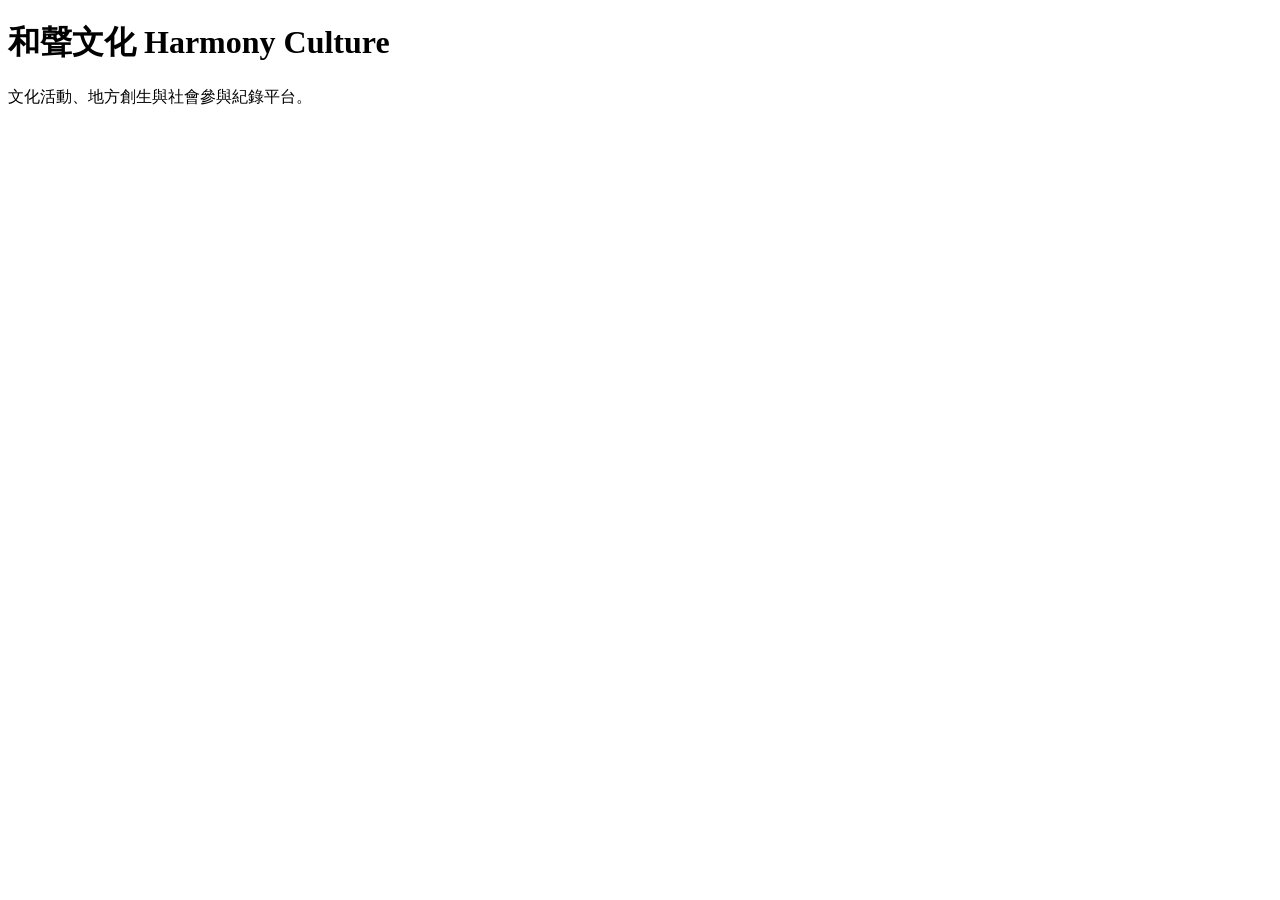
==== index.html @ c62a429e "Create index.html" ====
<!DOCTYPE html>
<html lang="zh-Hant">
<head>
<meta charset="UTF-8">
<title>和聲文化 Harmony Culture</title>
<meta name="viewport" content="width=device-width, initial-scale=1.0">
</head>

<body>

<h1>和聲文化 Harmony Culture</h1>

<p>文化活動、地方創生與社會參與紀錄平台。</p>

</body>
</html>
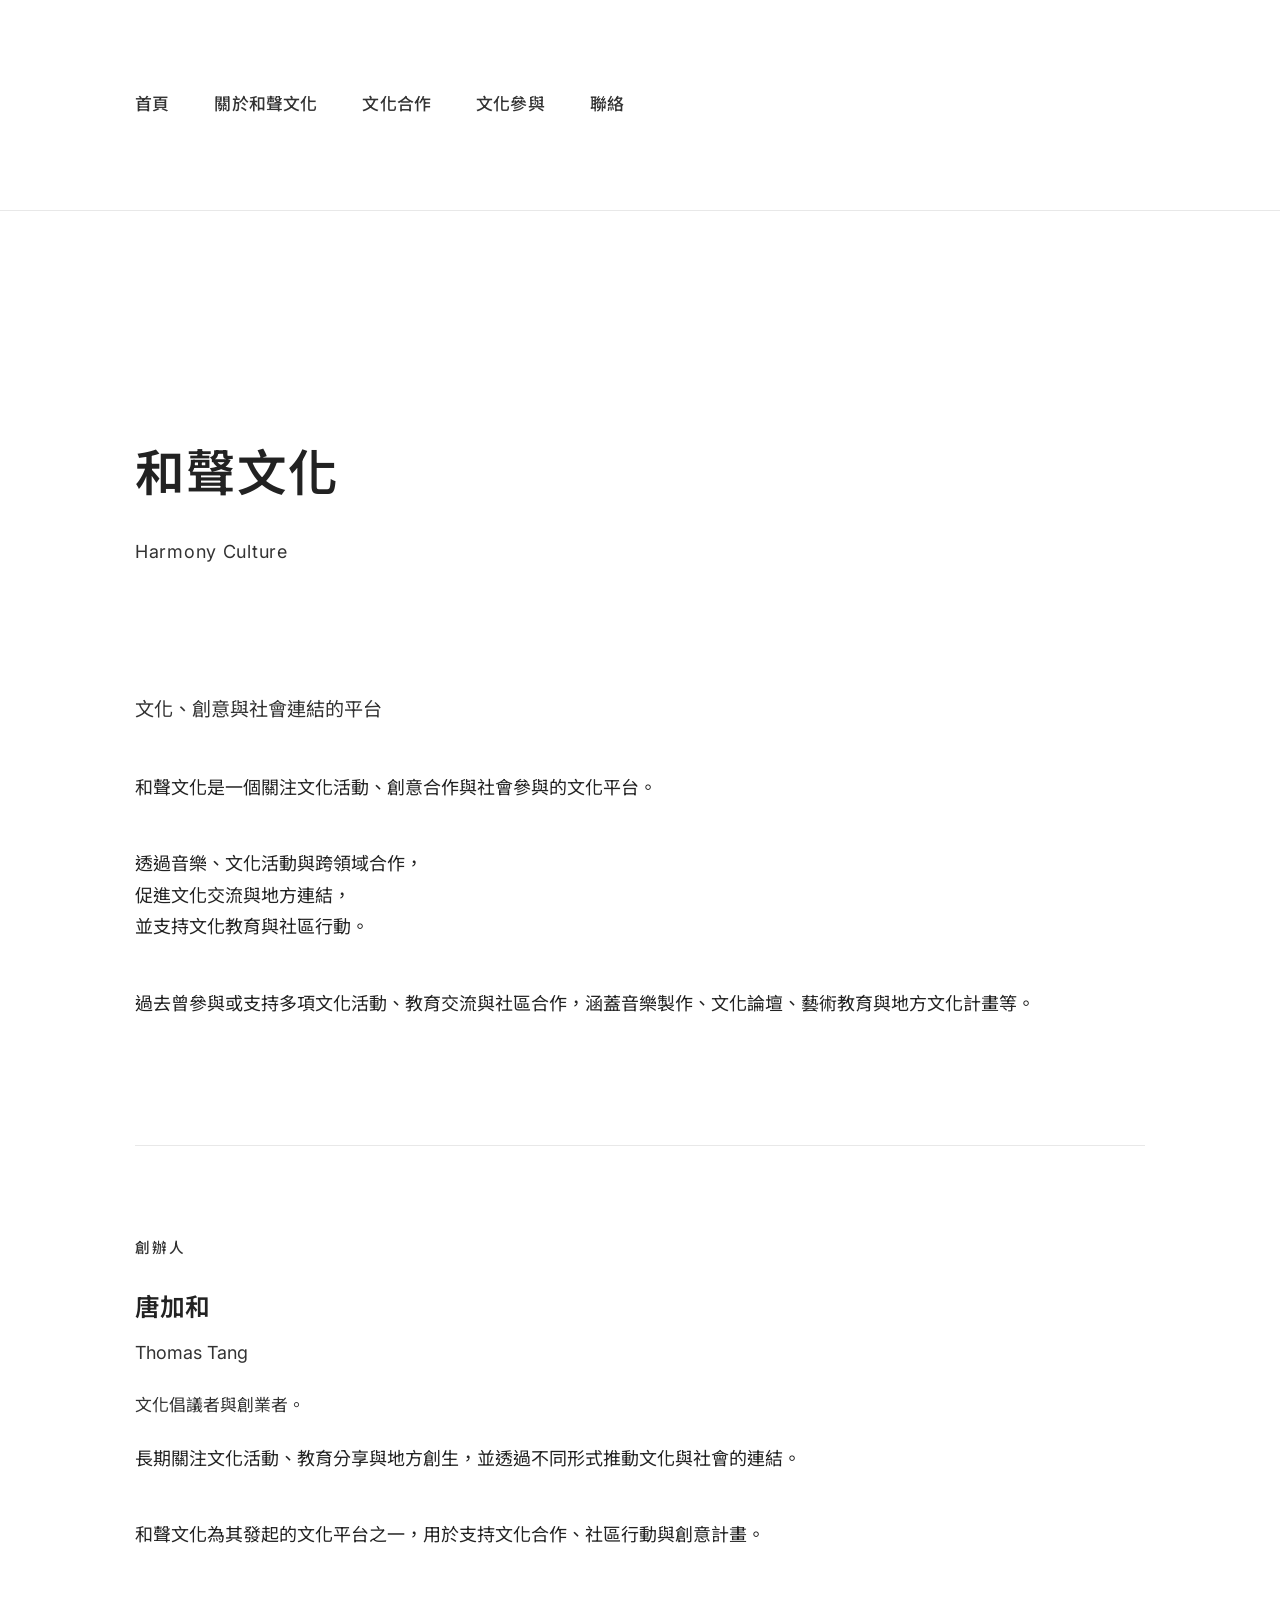
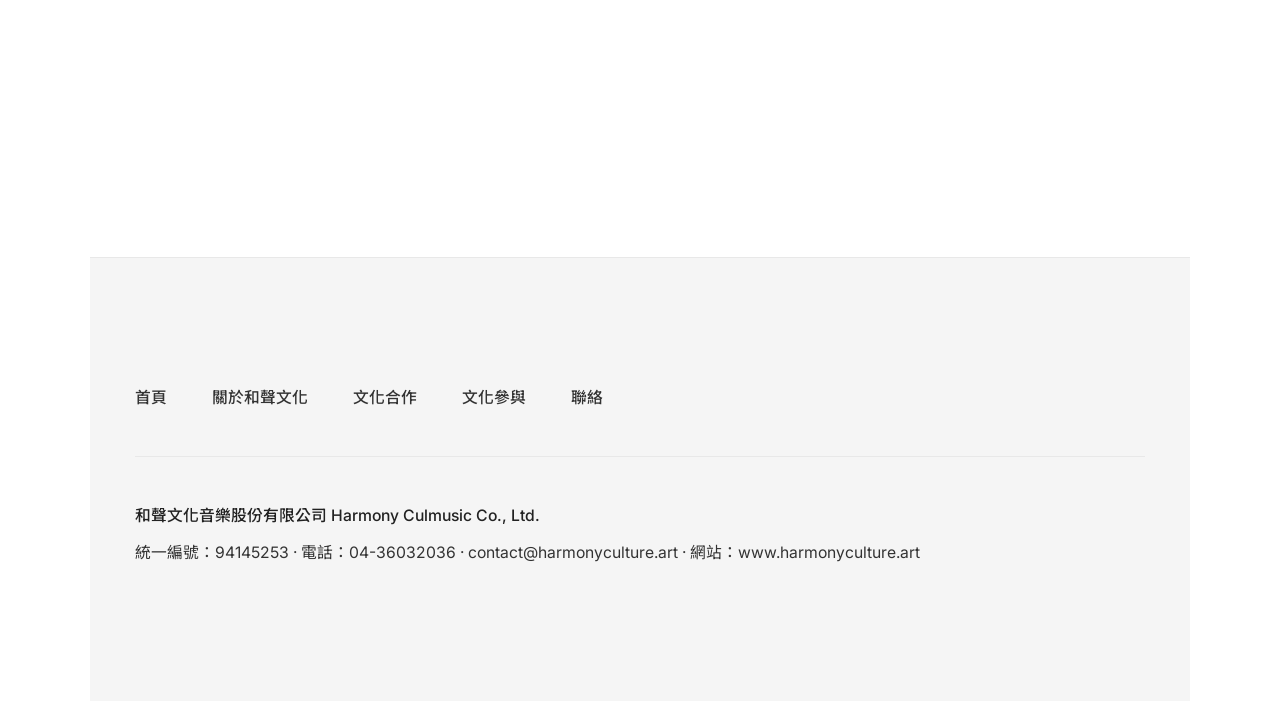
==== commit 6ee889ae: "Enhance index.html with improved metadata, structured content, and navigation elements for better us" ====
--- a/index.html
+++ b/index.html
@@ -1,16 +1,75 @@
 <!DOCTYPE html>
 <html lang="zh-Hant">
 <head>
-<meta charset="UTF-8">
-<title>和聲文化 Harmony Culture</title>
-<meta name="viewport" content="width=device-width, initial-scale=1.0">
+  <meta charset="UTF-8">
+  <meta name="viewport" content="width=device-width, initial-scale=1">
+  <title>和聲文化 Harmony Culture — 文化、創意與社會連結的平台</title>
+  <meta name="description" content="和聲文化是一個關注文化活動、創意合作與社會參與的文化平台。透過音樂、文化活動與跨領域合作，促進文化交流與地方連結，並支持文化教育與社區行動。">
+  <meta name="keywords" content="和聲文化, Harmony Culture, 文化平台, 文化活動, 文化合作, 文化交流, 地方創生, 社區文化, 音樂活動, 文化倡議, 唐加和">
+  <link rel="canonical" href="https://www.harmonyculture.art/">
+  <link rel="stylesheet" href="style.css">
+  <script type="application/ld+json">
+  {
+    "@context": "https://schema.org",
+    "@type": "Organization",
+    "name": "和聲文化",
+    "alternateName": "Harmony Culture",
+    "url": "https://www.harmonyculture.art",
+    "logo": "https://www.harmonyculture.art/",
+    "description": "和聲文化是一個關注文化活動、創意合作與社會參與的文化平台。透過音樂、文化活動與跨領域合作，促進文化交流與地方連結。",
+    "foundingDate": "",
+    "contactPoint": {
+      "@type": "ContactPoint",
+      "email": "contact@harmonyculture.art",
+      "contactType": "customer service",
+      "areaServed": "TW",
+      "availableLanguage": "Traditional Chinese"
+    }
+  }
+  </script>
 </head>
+<body>
+  <header class="site-header">
+    <nav class="site-nav">
+      <a href="index.html">首頁</a>
+      <a href="about.html">關於和聲文化</a>
+      <a href="collaboration.html">文化合作</a>
+      <a href="initiatives.html">文化參與</a>
+      <a href="contact.html">聯絡</a>
+    </nav>
+  </header>
 
-<body>
+  <main>
+    <h1 class="page-title">和聲文化</h1>
+    <p class="page-subtitle">Harmony Culture</p>
+    <p class="lead">文化、創意與社會連結的平台</p>
 
-<h1>和聲文化 Harmony Culture</h1>
+    <p>和聲文化是一個關注文化活動、創意合作與社會參與的文化平台。</p>
+    <p>透過音樂、文化活動與跨領域合作，<br>促進文化交流與地方連結，<br>並支持文化教育與社區行動。</p>
+    <p>過去曾參與或支持多項文化活動、教育交流與社區合作，涵蓋音樂製作、文化論壇、藝術教育與地方文化計畫等。</p>
 
-<p>文化活動、地方創生與社會參與紀錄平台。</p>
+    <section class="section">
+      <p class="section-title">創辦人</p>
+      <h2 class="founder-name">唐加和</h2>
+      <p class="founder-name-en">Thomas Tang</p>
+      <p class="founder-role">文化倡議者與創業者。</p>
+      <p>長期關注文化活動、教育分享與地方創生，並透過不同形式推動文化與社會的連結。</p>
+      <p class="mb-0">和聲文化為其發起的文化平台之一，用於支持文化合作、社區行動與創意計畫。</p>
+    </section>
+  </main>
 
+  <footer class="site-footer">
+    <nav class="footer-nav">
+      <a href="index.html">首頁</a>
+      <a href="about.html">關於和聲文化</a>
+      <a href="collaboration.html">文化合作</a>
+      <a href="initiatives.html">文化參與</a>
+      <a href="contact.html">聯絡</a>
+    </nav>
+    <div class="company-info">
+      <p class="company-name">和聲文化音樂股份有限公司 Harmony Culmusic Co., Ltd.</p>
+      <p>統一編號：94145253 · 電話：04-36032036 · <a href="mailto:contact@harmonyculture.art">contact@harmonyculture.art</a> · 網站：<a href="https://www.harmonyculture.art">www.harmonyculture.art</a></p>
+    </div>
+  </footer>
 </body>
 </html>
--- a/style.css
+++ b/style.css
@@ -0,0 +1,257 @@
+/* 和聲文化 Harmony Culture — 文化機構風格 */
+@import url("https://fonts.googleapis.com/css2?family=Inter:wght@300;400;500;600&family=Noto+Sans+TC:wght@300;400;500;600&display=swap");
+
+:root {
+  --color-bg: #ffffff;
+  --color-bg-light: #f5f5f5;
+  --color-text: #222222;
+  --color-text-secondary: #333333;
+  --color-border: #e8e8e8;
+  --font-primary: "Inter", "Noto Sans TC", sans-serif;
+  --font-sans: "Noto Sans TC", "Inter", sans-serif;
+  --space-xs: 0.5rem;
+  --space-s: 1.25rem;
+  --space-m: 2.5rem;
+  --space-l: 5rem;
+  --space-xl: 7rem;
+  --space-2xl: 12rem;
+  --max-width: 1100px;
+  --line-height: 1.75;
+}
+
+*,
+*::before,
+*::after {
+  box-sizing: border-box;
+}
+
+html {
+  font-size: 18px;
+  -webkit-font-smoothing: antialiased;
+  -moz-osx-font-smoothing: grayscale;
+}
+
+body {
+  margin: 0;
+  font-family: var(--font-primary);
+  font-weight: 400;
+  line-height: var(--line-height);
+  color: var(--color-text);
+  background: var(--color-bg);
+}
+
+/* Layout — centered, max-width 1100px */
+.site-header {
+  padding: var(--space-l) 0;
+  border-bottom: 1px solid var(--color-border);
+  background: var(--color-bg);
+}
+
+.site-nav {
+  max-width: var(--max-width);
+  margin: 0 auto;
+  padding: 0 var(--space-m);
+  display: grid;
+  grid-auto-flow: column;
+  gap: var(--space-m);
+  justify-content: start;
+  align-items: center;
+}
+
+.site-nav a {
+  color: var(--color-text-secondary);
+  text-decoration: none;
+  font-size: 0.9375rem;
+  font-weight: 500;
+  letter-spacing: 0.01em;
+}
+
+.site-nav a:hover {
+  color: var(--color-text);
+}
+
+main {
+  max-width: var(--max-width);
+  margin: 0 auto;
+  padding: var(--space-2xl) var(--space-m);
+}
+
+/* Typography — elegant, minimal */
+.page-title {
+  font-family: var(--font-sans);
+  font-size: clamp(2rem, 4vw, 2.75rem);
+  font-weight: 600;
+  margin: 0 0 var(--space-s);
+  letter-spacing: 0.02em;
+  color: var(--color-text);
+}
+
+.page-subtitle {
+  font-family: var(--font-primary);
+  font-size: 1rem;
+  font-weight: 400;
+  color: var(--color-text-secondary);
+  margin: 0 0 var(--space-xl);
+  letter-spacing: 0.04em;
+}
+
+h1, h2, h3 {
+  font-family: var(--font-sans);
+  font-weight: 600;
+  color: var(--color-text);
+}
+
+h2 {
+  font-size: 1.25rem;
+  margin: var(--space-xl) 0 var(--space-s);
+}
+
+p {
+  margin: 0 0 var(--space-m);
+  color: var(--color-text);
+}
+
+.lead {
+  font-size: 1.0625rem;
+  color: var(--color-text-secondary);
+  max-width: 42rem;
+}
+
+/* Sections — light background option, large spacing */
+.section {
+  margin-top: var(--space-xl);
+  padding-top: var(--space-l);
+  padding-bottom: var(--space-l);
+  padding-left: 0;
+  padding-right: 0;
+  border-top: 1px solid var(--color-border);
+}
+
+.section-title {
+  font-size: 0.8125rem;
+  font-weight: 500;
+  text-transform: uppercase;
+  letter-spacing: 0.12em;
+  color: var(--color-text-secondary);
+  margin: 0 0 var(--space-s);
+}
+
+.founder-name {
+  font-family: var(--font-sans);
+  font-size: 1.375rem;
+  font-weight: 600;
+  margin: 0 0 var(--space-xs);
+  color: var(--color-text);
+}
+
+.founder-name-en {
+  font-family: var(--font-primary);
+  font-size: 1rem;
+  font-weight: 400;
+  color: var(--color-text-secondary);
+  margin: 0 0 var(--space-s);
+}
+
+.founder-role {
+  font-size: 0.9375rem;
+  color: var(--color-text-secondary);
+  margin: 0 0 var(--space-s);
+}
+
+/* Light background section block */
+.section-light {
+  background: var(--color-bg-light);
+  margin-left: calc(-1 * var(--space-m));
+  margin-right: calc(-1 * var(--space-m));
+  padding-left: var(--space-m);
+  padding-right: var(--space-m);
+  padding-top: var(--space-l);
+  padding-bottom: var(--space-l);
+}
+
+/* Footer — clean grid, light background */
+.site-footer {
+  max-width: var(--max-width);
+  margin: 0 auto;
+  padding: var(--space-xl) var(--space-m);
+  border-top: 1px solid var(--color-border);
+  background: var(--color-bg-light);
+  font-size: 0.875rem;
+  color: var(--color-text-secondary);
+}
+
+.footer-nav {
+  display: grid;
+  grid-auto-flow: column;
+  gap: var(--space-s) var(--space-m);
+  justify-content: start;
+  margin-bottom: var(--space-m);
+}
+
+.footer-nav a {
+  color: var(--color-text-secondary);
+  text-decoration: none;
+  font-weight: 500;
+}
+
+.footer-nav a:hover {
+  color: var(--color-text);
+}
+
+.company-info {
+  padding-top: var(--space-m);
+  border-top: 1px solid var(--color-border);
+}
+
+.company-info .company-name {
+  font-weight: 500;
+  margin-bottom: var(--space-xs);
+  color: var(--color-text);
+}
+
+.company-info p {
+  margin: 0 0 var(--space-xs);
+  font-size: 0.875rem;
+  color: var(--color-text-secondary);
+}
+
+.site-footer a {
+  color: var(--color-text-secondary);
+  text-decoration: none;
+}
+
+.site-footer a:hover {
+  color: var(--color-text);
+}
+
+/* Contact page company block */
+.company-block .company-name {
+  font-family: var(--font-sans);
+  font-size: 1.125rem;
+  font-weight: 600;
+  margin: 0 0 var(--space-s);
+  color: var(--color-text);
+}
+
+.contact-list {
+  list-style: none;
+  padding: 0;
+  margin: var(--space-m) 0 0;
+}
+
+.contact-list li {
+  margin-bottom: var(--space-s);
+}
+
+.contact-list a {
+  color: var(--color-text);
+  text-decoration: none;
+}
+
+.contact-list a:hover {
+  color: var(--color-text-secondary);
+}
+
+/* Utilities */
+.mt-xl { margin-top: var(--space-xl); }
+.mb-0 { margin-bottom: 0; }
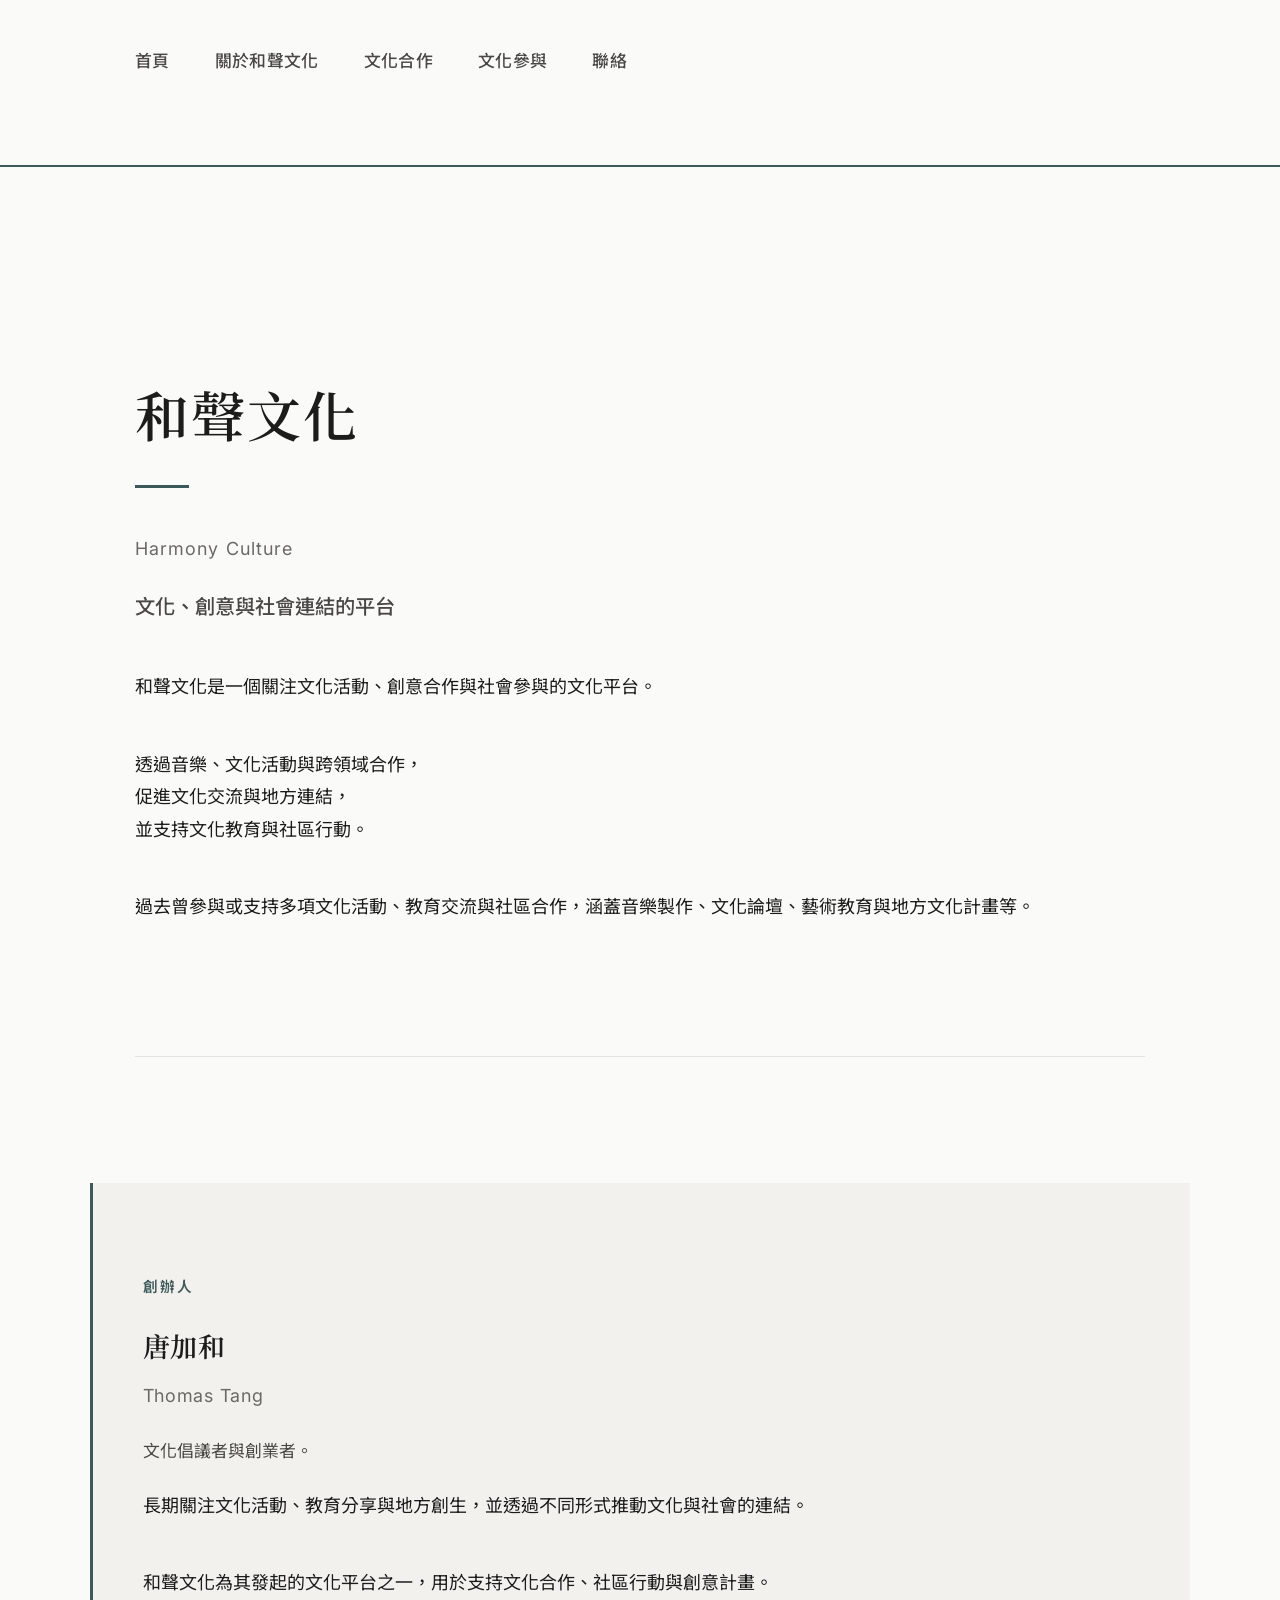
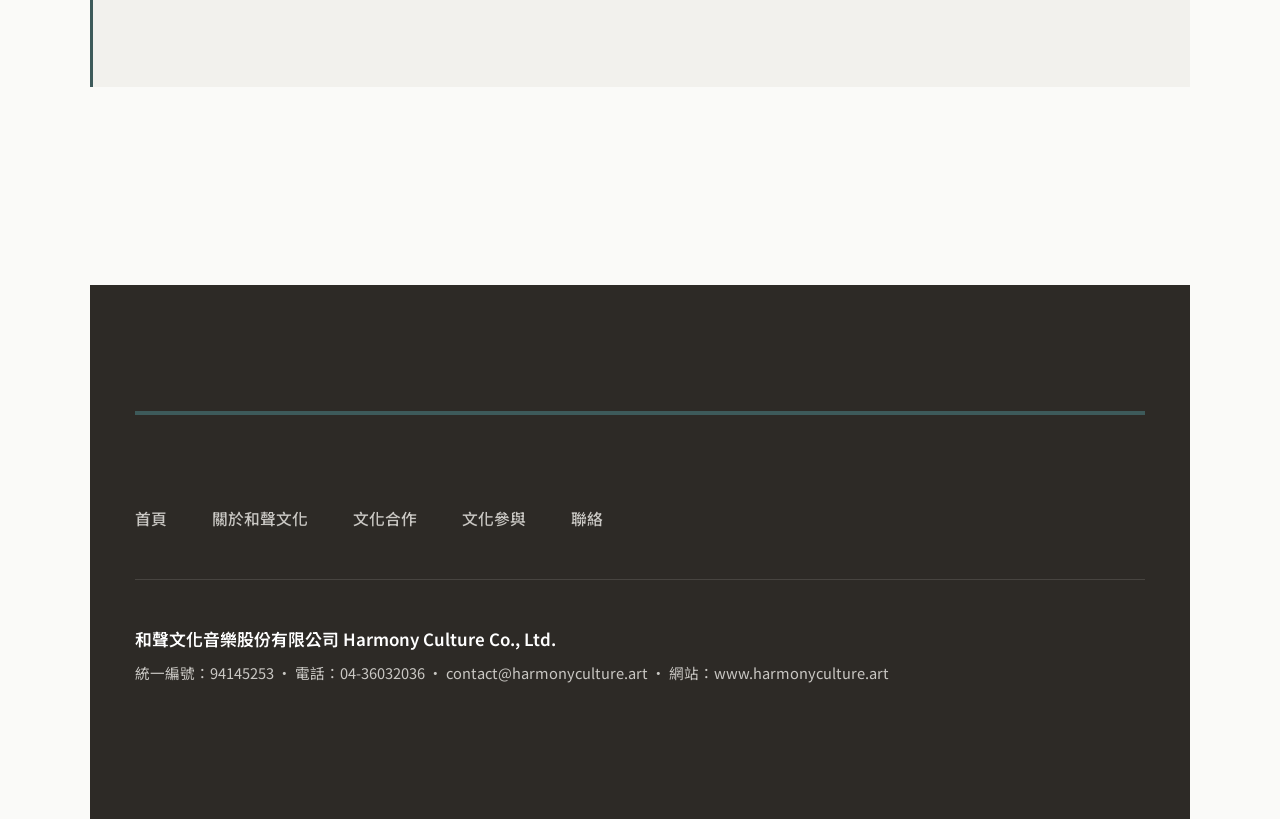
==== commit 8a43663a: "Update company name to "Harmony Culture Co., Ltd." across multiple HTML files and enhance CSS styles" ====
--- a/index.html
+++ b/index.html
@@ -39,14 +39,16 @@
     </nav>
   </header>
 
-  <main>
-    <h1 class="page-title">和聲文化</h1>
-    <p class="page-subtitle">Harmony Culture</p>
-    <p class="lead">文化、創意與社會連結的平台</p>
+  <main class="home">
+    <div class="intro-block">
+      <h1 class="page-title">和聲文化</h1>
+      <p class="page-subtitle">Harmony Culture</p>
+      <p class="lead">文化、創意與社會連結的平台</p>
 
-    <p>和聲文化是一個關注文化活動、創意合作與社會參與的文化平台。</p>
-    <p>透過音樂、文化活動與跨領域合作，<br>促進文化交流與地方連結，<br>並支持文化教育與社區行動。</p>
-    <p>過去曾參與或支持多項文化活動、教育交流與社區合作，涵蓋音樂製作、文化論壇、藝術教育與地方文化計畫等。</p>
+      <p>和聲文化是一個關注文化活動、創意合作與社會參與的文化平台。</p>
+      <p>透過音樂、文化活動與跨領域合作，<br>促進文化交流與地方連結，<br>並支持文化教育與社區行動。</p>
+      <p>過去曾參與或支持多項文化活動、教育交流與社區合作，涵蓋音樂製作、文化論壇、藝術教育與地方文化計畫等。</p>
+    </div>
 
     <section class="section">
       <p class="section-title">創辦人</p>
@@ -67,7 +69,7 @@
       <a href="contact.html">聯絡</a>
     </nav>
     <div class="company-info">
-      <p class="company-name">和聲文化音樂股份有限公司 Harmony Culmusic Co., Ltd.</p>
+      <p class="company-name">和聲文化音樂股份有限公司 Harmony Culture Co., Ltd.</p>
       <p>統一編號：94145253 · 電話：04-36032036 · <a href="mailto:contact@harmonyculture.art">contact@harmonyculture.art</a> · 網站：<a href="https://www.harmonyculture.art">www.harmonyculture.art</a></p>
     </div>
   </footer>
--- a/style.css
+++ b/style.css
@@ -1,22 +1,28 @@
-/* 和聲文化 Harmony Culture — 文化機構風格 */
-@import url("https://fonts.googleapis.com/css2?family=Inter:wght@300;400;500;600&family=Noto+Sans+TC:wght@300;400;500;600&display=swap");
+/* 和聲文化 Harmony Culture — 基金會／文化團體風格 */
+@import url("https://fonts.googleapis.com/css2?family=Inter:wght@300;400;500;600&family=Noto+Sans+TC:wght@300;400;500;600&family=Noto+Serif+TC:wght@400;600&display=swap");
 
 :root {
-  --color-bg: #ffffff;
-  --color-bg-light: #f5f5f5;
-  --color-text: #222222;
-  --color-text-secondary: #333333;
-  --color-border: #e8e8e8;
+  --color-bg: #fafaf8;
+  --color-bg-warm: #f2f1ed;
+  --color-bg-footer: #2d2a26;
+  --color-text: #1c1c1b;
+  --color-text-secondary: #4a4845;
+  --color-text-muted: #6b6966;
+  --color-accent: #3d5a5a;
+  --color-accent-hover: #2d4545;
+  --color-border: #e5e3df;
+  --color-footer-text: #c9c7c3;
+  --font-sans: "Noto Sans TC", "Inter", sans-serif;
+  --font-serif: "Noto Serif TC", "Noto Sans TC", serif;
   --font-primary: "Inter", "Noto Sans TC", sans-serif;
-  --font-sans: "Noto Sans TC", "Inter", sans-serif;
   --space-xs: 0.5rem;
   --space-s: 1.25rem;
   --space-m: 2.5rem;
   --space-l: 5rem;
   --space-xl: 7rem;
-  --space-2xl: 12rem;
+  --space-2xl: 11rem;
   --max-width: 1100px;
-  --line-height: 1.75;
+  --line-height: 1.8;
 }
 
 *,
@@ -33,17 +39,18 @@
 
 body {
   margin: 0;
-  font-family: var(--font-primary);
+  font-family: var(--font-sans);
   font-weight: 400;
   line-height: var(--line-height);
   color: var(--color-text);
   background: var(--color-bg);
-}
-
-/* Layout — centered, max-width 1100px */
+  overflow-x: hidden;
+}
+
+/* Header — 明確區塊、主色點綴 */
 .site-header {
-  padding: var(--space-l) 0;
-  border-bottom: 1px solid var(--color-border);
+  padding: var(--space-m) 0 var(--space-l);
+  border-bottom: 2px solid var(--color-accent);
   background: var(--color-bg);
 }
 
@@ -63,93 +70,117 @@
   text-decoration: none;
   font-size: 0.9375rem;
   font-weight: 500;
-  letter-spacing: 0.01em;
+  letter-spacing: 0.02em;
 }
 
 .site-nav a:hover {
-  color: var(--color-text);
-}
-
+  color: var(--color-accent);
+}
+
+/* Main — 首屏標題區更有份量 */
 main {
   max-width: var(--max-width);
   margin: 0 auto;
   padding: var(--space-2xl) var(--space-m);
 }
 
-/* Typography — elegant, minimal */
+/* 首頁標題區：襯線＋底線裝飾 */
+.intro-block {
+  padding-bottom: var(--space-l);
+  border-bottom: 1px solid var(--color-border);
+  margin-bottom: var(--space-l);
+}
+
 .page-title {
-  font-family: var(--font-sans);
-  font-size: clamp(2rem, 4vw, 2.75rem);
-  font-weight: 600;
-  margin: 0 0 var(--space-s);
-  letter-spacing: 0.02em;
-  color: var(--color-text);
+  font-family: var(--font-serif);
+  font-size: clamp(2.25rem, 5vw, 3rem);
+  font-weight: 600;
+  margin: 0 0 var(--space-s);
+  letter-spacing: 0.04em;
+  color: var(--color-text);
+}
+
+.page-title::after {
+  content: "";
+  display: block;
+  width: 3rem;
+  height: 3px;
+  background: var(--color-accent);
+  margin-top: var(--space-s);
 }
 
 .page-subtitle {
   font-family: var(--font-primary);
   font-size: 1rem;
   font-weight: 400;
+  color: var(--color-text-muted);
+  margin: var(--space-m) 0 0;
+  letter-spacing: 0.06em;
+}
+
+.lead {
+  font-size: 1.125rem;
   color: var(--color-text-secondary);
-  margin: 0 0 var(--space-xl);
-  letter-spacing: 0.04em;
-}
-
-h1, h2, h3 {
-  font-family: var(--font-sans);
-  font-weight: 600;
-  color: var(--color-text);
-}
-
-h2 {
-  font-size: 1.25rem;
-  margin: var(--space-xl) 0 var(--space-s);
-}
-
+  max-width: 40rem;
+  margin-top: var(--space-s);
+  font-weight: 500;
+}
+
+/* 內文 */
 p {
   margin: 0 0 var(--space-m);
   color: var(--color-text);
 }
 
-.lead {
-  font-size: 1.0625rem;
-  color: var(--color-text-secondary);
-  max-width: 42rem;
-}
-
-/* Sections — light background option, large spacing */
+h1, h2, h3 {
+  font-family: var(--font-serif);
+  font-weight: 600;
+  color: var(--color-text);
+}
+
+h2 {
+  font-size: 1.3125rem;
+  margin: var(--space-xl) 0 var(--space-s);
+  letter-spacing: 0.02em;
+}
+
+/* Sections — 暖灰底＋左側主色條 */
 .section {
   margin-top: var(--space-xl);
-  padding-top: var(--space-l);
-  padding-bottom: var(--space-l);
-  padding-left: 0;
-  padding-right: 0;
-  border-top: 1px solid var(--color-border);
+  padding: var(--space-l) 0 var(--space-l) var(--space-m);
+  border-left: 3px solid var(--color-accent);
+  background: var(--color-bg-warm);
+  margin-left: calc(-1 * var(--space-m));
+  margin-right: calc(-1 * var(--space-m));
+  padding-left: calc(var(--space-m) + 0.25rem);
 }
 
 .section-title {
+  font-family: var(--font-sans);
   font-size: 0.8125rem;
-  font-weight: 500;
+  font-weight: 600;
   text-transform: uppercase;
-  letter-spacing: 0.12em;
-  color: var(--color-text-secondary);
+  letter-spacing: 0.15em;
+  color: var(--color-accent);
   margin: 0 0 var(--space-s);
 }
 
 .founder-name {
-  font-family: var(--font-sans);
-  font-size: 1.375rem;
+  font-family: var(--font-serif);
+  font-size: 1.5rem;
   font-weight: 600;
   margin: 0 0 var(--space-xs);
   color: var(--color-text);
+  letter-spacing: 0.02em;
 }
 
 .founder-name-en {
   font-family: var(--font-primary);
   font-size: 1rem;
   font-weight: 400;
-  color: var(--color-text-secondary);
-  margin: 0 0 var(--space-s);
+  color: var(--color-text-muted);
+  margin: 0 0 var(--space-s);
+  letter-spacing: 0.04em;
 }
 
 .founder-role {
@@ -158,26 +189,32 @@
   margin: 0 0 var(--space-s);
 }
 
-/* Light background section block */
-.section-light {
-  background: var(--color-bg-light);
-  margin-left: calc(-1 * var(--space-m));
-  margin-right: calc(-1 * var(--space-m));
+/* 其他頁面的 section 若不需要整塊灰底，可用 */
+.section-plain {
+  margin-left: 0;
+  margin-right: 0;
   padding-left: var(--space-m);
-  padding-right: var(--space-m);
-  padding-top: var(--space-l);
-  padding-bottom: var(--space-l);
-}
-
-/* Footer — clean grid, light background */
+  background: transparent;
+  border-left: 3px solid var(--color-accent);
+}
+
+/* Footer — 深色底，基金會常見 */
 .site-footer {
   max-width: var(--max-width);
   margin: 0 auto;
   padding: var(--space-xl) var(--space-m);
-  border-top: 1px solid var(--color-border);
-  background: var(--color-bg-light);
+  background: var(--color-bg-footer);
   font-size: 0.875rem;
-  color: var(--color-text-secondary);
+  color: var(--color-footer-text);
+}
+
+.site-footer::before {
+  content: "";
+  display: block;
+  width: 100%;
+  height: 4px;
+  background: var(--color-accent);
+  margin-bottom: var(--space-l);
 }
 
 .footer-nav {
@@ -189,44 +226,59 @@
 }
 
 .footer-nav a {
-  color: var(--color-text-secondary);
+  color: var(--color-footer-text);
   text-decoration: none;
   font-weight: 500;
 }
 
 .footer-nav a:hover {
-  color: var(--color-text);
+  color: #fff;
 }
 
 .company-info {
   padding-top: var(--space-m);
-  border-top: 1px solid var(--color-border);
+  border-top: 1px solid rgba(255, 255, 255, 0.12);
 }
 
 .company-info .company-name {
-  font-weight: 500;
+  font-weight: 600;
   margin-bottom: var(--space-xs);
-  color: var(--color-text);
+  color: #fff;
+  font-size: 0.9375rem;
 }
 
 .company-info p {
   margin: 0 0 var(--space-xs);
-  font-size: 0.875rem;
-  color: var(--color-text-secondary);
+  font-size: 0.8125rem;
+  color: var(--color-footer-text);
+  line-height: 1.6;
 }
 
 .site-footer a {
-  color: var(--color-text-secondary);
+  color: var(--color-footer-text);
   text-decoration: none;
 }
 
 .site-footer a:hover {
-  color: var(--color-text);
-}
-
-/* Contact page company block */
+  color: #fff;
+}
+
+/* 聯絡頁公司區塊 */
+.company-block {
+  border-left: 3px solid var(--color-accent);
+  background: var(--color-bg-warm);
+  margin-left: calc(-1 * var(--space-m));
+  margin-right: calc(-1 * var(--space-m));
+  padding: var(--space-l) var(--space-m);
+  padding-left: calc(var(--space-m) + 0.25rem);
+}
+
+.company-block .section-title {
+  margin-top: 0;
+}
+
 .company-block .company-name {
-  font-family: var(--font-sans);
+  font-family: var(--font-serif);
   font-size: 1.125rem;
   font-weight: 600;
   margin: 0 0 var(--space-s);
@@ -244,14 +296,37 @@
 }
 
 .contact-list a {
-  color: var(--color-text);
-  text-decoration: none;
+  color: var(--color-accent);
+  text-decoration: none;
+  font-weight: 500;
 }
 
 .contact-list a:hover {
-  color: var(--color-text-secondary);
+  color: var(--color-accent-hover);
+  text-decoration: underline;
+}
+
+/* 全站連結主色 */
+main a {
+  color: var(--color-accent);
+  text-decoration: none;
+}
+
+main a:hover {
+  color: var(--color-accent-hover);
+  text-decoration: underline;
 }
 
 /* Utilities */
 .mt-xl { margin-top: var(--space-xl); }
 .mb-0 { margin-bottom: 0; }
+
+/* 非首頁的標題區（無 intro-block 時） */
+main:not(.home) .page-title::after {
+  content: "";
+  display: block;
+  width: 2.5rem;
+  height: 2px;
+  background: var(--color-accent);
+  margin-top: var(--space-s);
+}
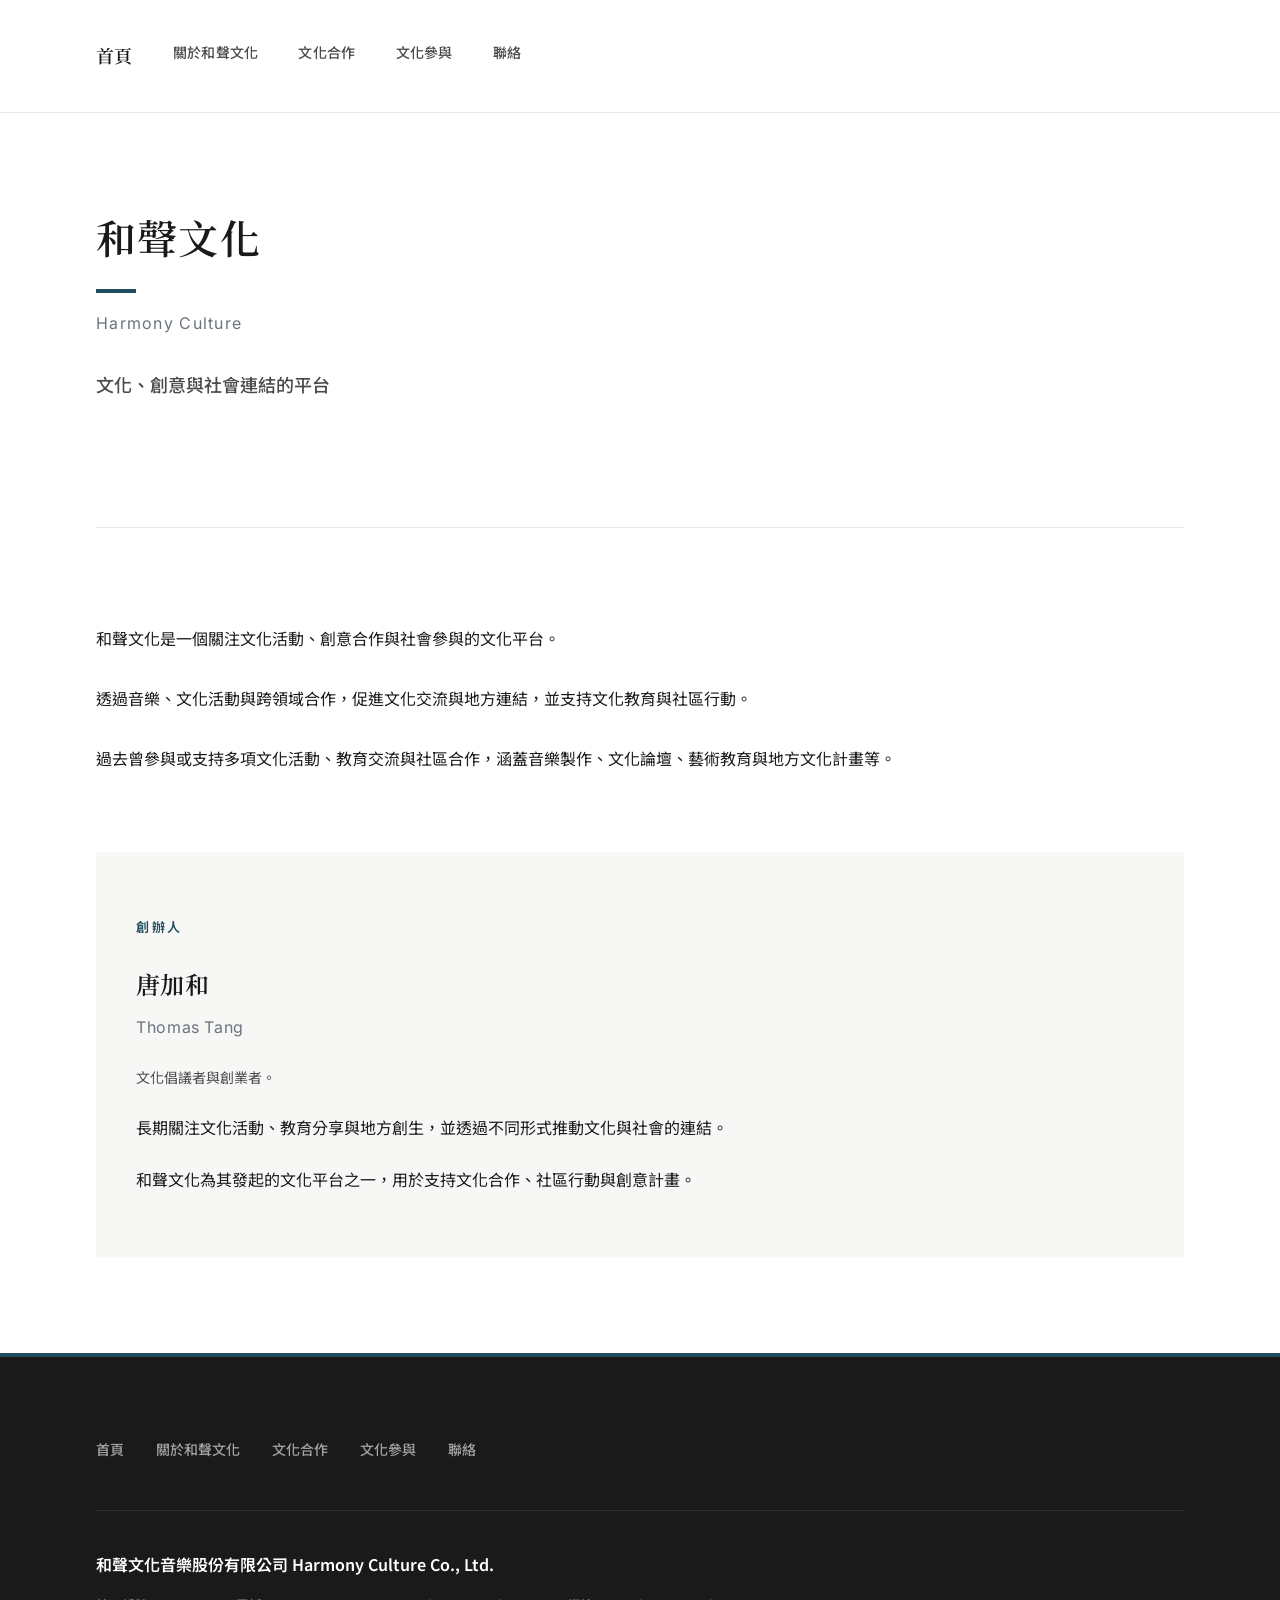
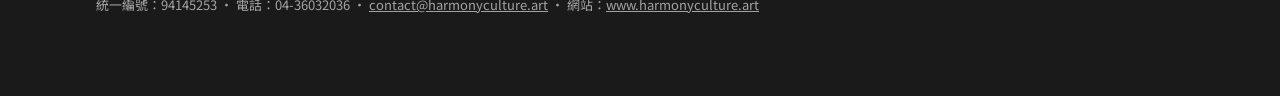
==== commit 57c79d99: "Refactor HTML structure and CSS styles for improved layout consistency and readability. Updated navi" ====
--- a/index.html
+++ b/index.html
@@ -30,47 +30,52 @@
 </head>
 <body>
   <header class="site-header">
-    <nav class="site-nav">
-      <a href="index.html">首頁</a>
-      <a href="about.html">關於和聲文化</a>
-      <a href="collaboration.html">文化合作</a>
-      <a href="initiatives.html">文化參與</a>
-      <a href="contact.html">聯絡</a>
-    </nav>
+    <div class="inner">
+      <nav class="site-nav">
+        <a href="index.html">首頁</a>
+        <a href="about.html">關於和聲文化</a>
+        <a href="collaboration.html">文化合作</a>
+        <a href="initiatives.html">文化參與</a>
+        <a href="contact.html">聯絡</a>
+      </nav>
+    </div>
   </header>
 
   <main class="home">
-    <div class="intro-block">
+    <div class="hero">
       <h1 class="page-title">和聲文化</h1>
       <p class="page-subtitle">Harmony Culture</p>
       <p class="lead">文化、創意與社會連結的平台</p>
-
+    </div>
+    <div class="content">
       <p>和聲文化是一個關注文化活動、創意合作與社會參與的文化平台。</p>
-      <p>透過音樂、文化活動與跨領域合作，<br>促進文化交流與地方連結，<br>並支持文化教育與社區行動。</p>
+      <p>透過音樂、文化活動與跨領域合作，促進文化交流與地方連結，並支持文化教育與社區行動。</p>
       <p>過去曾參與或支持多項文化活動、教育交流與社區合作，涵蓋音樂製作、文化論壇、藝術教育與地方文化計畫等。</p>
     </div>
 
     <section class="section">
-      <p class="section-title">創辦人</p>
+      <p class="section-label">創辦人</p>
       <h2 class="founder-name">唐加和</h2>
       <p class="founder-name-en">Thomas Tang</p>
       <p class="founder-role">文化倡議者與創業者。</p>
       <p>長期關注文化活動、教育分享與地方創生，並透過不同形式推動文化與社會的連結。</p>
-      <p class="mb-0">和聲文化為其發起的文化平台之一，用於支持文化合作、社區行動與創意計畫。</p>
+      <p>和聲文化為其發起的文化平台之一，用於支持文化合作、社區行動與創意計畫。</p>
     </section>
   </main>
 
   <footer class="site-footer">
-    <nav class="footer-nav">
-      <a href="index.html">首頁</a>
-      <a href="about.html">關於和聲文化</a>
-      <a href="collaboration.html">文化合作</a>
-      <a href="initiatives.html">文化參與</a>
-      <a href="contact.html">聯絡</a>
-    </nav>
-    <div class="company-info">
-      <p class="company-name">和聲文化音樂股份有限公司 Harmony Culture Co., Ltd.</p>
-      <p>統一編號：94145253 · 電話：04-36032036 · <a href="mailto:contact@harmonyculture.art">contact@harmonyculture.art</a> · 網站：<a href="https://www.harmonyculture.art">www.harmonyculture.art</a></p>
+    <div class="inner">
+      <nav class="footer-nav">
+        <a href="index.html">首頁</a>
+        <a href="about.html">關於和聲文化</a>
+        <a href="collaboration.html">文化合作</a>
+        <a href="initiatives.html">文化參與</a>
+        <a href="contact.html">聯絡</a>
+      </nav>
+      <div class="company-info">
+        <p class="company-name">和聲文化音樂股份有限公司 Harmony Culture Co., Ltd.</p>
+        <p>統一編號：94145253 · 電話：04-36032036 · <a href="mailto:contact@harmonyculture.art">contact@harmonyculture.art</a> · 網站：<a href="https://www.harmonyculture.art">www.harmonyculture.art</a></p>
+      </div>
     </div>
   </footer>
 </body>
--- a/style.css
+++ b/style.css
@@ -1,332 +1,656 @@
-/* 和聲文化 Harmony Culture — 基金會／文化團體風格 */
-@import url("https://fonts.googleapis.com/css2?family=Inter:wght@300;400;500;600&family=Noto+Sans+TC:wght@300;400;500;600&family=Noto+Serif+TC:wght@400;600&display=swap");
+/* ============================================
+   和聲文化 Harmony Culture — 完整版型設計
+   ============================================ */
+@import url("https://fonts.googleapis.com/css2?family=Inter:wght@400;500;600&family=Noto+Sans+TC:wght@400;500;600&family=Noto+Serif+TC:wght@500;600&display=swap");
 
 :root {
-  --color-bg: #fafaf8;
-  --color-bg-warm: #f2f1ed;
-  --color-bg-footer: #2d2a26;
-  --color-text: #1c1c1b;
-  --color-text-secondary: #4a4845;
-  --color-text-muted: #6b6966;
-  --color-accent: #3d5a5a;
-  --color-accent-hover: #2d4545;
-  --color-border: #e5e3df;
-  --color-footer-text: #c9c7c3;
-  --font-sans: "Noto Sans TC", "Inter", sans-serif;
-  --font-serif: "Noto Serif TC", "Noto Sans TC", serif;
-  --font-primary: "Inter", "Noto Sans TC", sans-serif;
-  --space-xs: 0.5rem;
-  --space-s: 1.25rem;
-  --space-m: 2.5rem;
-  --space-l: 5rem;
-  --space-xl: 7rem;
-  --space-2xl: 11rem;
-  --max-width: 1100px;
-  --line-height: 1.8;
-}
-
-*,
-*::before,
-*::after {
-  box-sizing: border-box;
-}
+  /* 色彩 */
+  --bg: #ffffff;
+  --bg-alt: #f7f7f6;
+  --bg-footer: #1a1a1a;
+  --text: #1a1a1a;
+  --text-secondary: #4a4a4a;
+  --text-muted: #6b7280;
+  --accent: #1e4d5c;
+  --accent-hover: #163d49;
+  --border: #e8e8e6;
+  --footer-text: #a3a3a3;
+  --footer-text-hover: #ffffff;
+
+  /* 字體 */
+  --font-body: "Noto Sans TC", "Inter", sans-serif;
+  --font-heading: "Noto Serif TC", "Noto Sans TC", serif;
+  --font-en: "Inter", "Noto Sans TC", sans-serif;
+
+  /* 字級 */
+  --text-xs: 0.8125rem;   /* 13px */
+  --text-sm: 0.875rem;    /* 14px */
+  --text-base: 1rem;      /* 16px */
+  --text-lg: 1.125rem;   /* 18px */
+  --text-xl: 1.25rem;    /* 20px */
+  --text-2xl: 1.5rem;    /* 24px */
+  --text-3xl: 2rem;      /* 32px */
+  --text-4xl: 2.5rem;    /* 40px */
+
+  /* 間距 */
+  --space-1: 0.5rem;
+  --space-2: 1rem;
+  --space-3: 1.5rem;
+  --space-4: 2rem;
+  --space-5: 2.5rem;
+  --space-6: 3rem;
+  --space-8: 4rem;
+  --space-10: 5rem;
+  --space-12: 6rem;
+  --space-16: 8rem;
+
+  /* 版面 */
+  --content-width: 52rem;   /* 832px 內文舒適寬度 */
+  --page-width: 72rem;     /* 1152px 頁面最大寬 */
+  --line-height: 1.75;
+  --line-height-tight: 1.4;
+}
+
+*, *::before, *::after { box-sizing: border-box; }
 
 html {
-  font-size: 18px;
+  font-size: 16px;
   -webkit-font-smoothing: antialiased;
   -moz-osx-font-smoothing: grayscale;
 }
 
 body {
   margin: 0;
-  font-family: var(--font-sans);
+  font-family: var(--font-body);
+  font-size: var(--text-base);
   font-weight: 400;
   line-height: var(--line-height);
-  color: var(--color-text);
-  background: var(--color-bg);
+  color: var(--text);
+  background: var(--bg);
   overflow-x: hidden;
 }
 
-/* Header — 明確區塊、主色點綴 */
+/* ----------------------------------------
+   Header
+   ---------------------------------------- */
 .site-header {
-  padding: var(--space-m) 0 var(--space-l);
-  border-bottom: 2px solid var(--color-accent);
-  background: var(--color-bg);
+  background: var(--bg);
+  border-bottom: 1px solid var(--border);
+}
+
+.site-header .inner {
+  max-width: var(--page-width);
+  margin: 0 auto;
+  padding: var(--space-5) var(--space-4);
+  display: flex;
+  flex-wrap: wrap;
+  align-items: center;
+  justify-content: space-between;
+  gap: var(--space-3);
 }
 
 .site-nav {
-  max-width: var(--max-width);
+  display: flex;
+  flex-wrap: wrap;
+  gap: var(--space-2) var(--space-5);
+}
+
+.site-nav a {
+  font-size: var(--text-sm);
+  font-weight: 500;
+  color: var(--text-secondary);
+  text-decoration: none;
+  letter-spacing: 0.02em;
+}
+
+.site-nav a:hover {
+  color: var(--accent);
+}
+
+/* 首頁連結可當作 logo 區 */
+.site-nav a[href="index.html"]:first-of-type {
+  font-family: var(--font-heading);
+  font-size: var(--text-lg);
+  font-weight: 600;
+  color: var(--text);
+}
+
+.site-nav a[href="index.html"]:first-of-type:hover {
+  color: var(--accent);
+}
+
+/* ----------------------------------------
+   Main 共通
+   ---------------------------------------- */
+main {
+  max-width: var(--page-width);
   margin: 0 auto;
-  padding: 0 var(--space-m);
-  display: grid;
-  grid-auto-flow: column;
-  gap: var(--space-m);
-  justify-content: start;
-  align-items: center;
-}
-
-.site-nav a {
-  color: var(--color-text-secondary);
-  text-decoration: none;
-  font-size: 0.9375rem;
-  font-weight: 500;
-  letter-spacing: 0.02em;
-}
-
-.site-nav a:hover {
-  color: var(--color-accent);
-}
-
-/* Main — 首屏標題區更有份量 */
-main {
-  max-width: var(--max-width);
-  margin: 0 auto;
-  padding: var(--space-2xl) var(--space-m);
-}
-
-/* 首頁標題區：襯線＋底線裝飾 */
-.intro-block {
-  padding-bottom: var(--space-l);
-  border-bottom: 1px solid var(--color-border);
-  margin-bottom: var(--space-l);
-}
-
-.page-title {
-  font-family: var(--font-serif);
-  font-size: clamp(2.25rem, 5vw, 3rem);
-  font-weight: 600;
-  margin: 0 0 var(--space-s);
-  letter-spacing: 0.04em;
-  color: var(--color-text);
-}
-
-.page-title::after {
+  padding: var(--space-12) var(--space-4);
+}
+
+main .content {
+  max-width: var(--content-width);
+}
+
+/* ----------------------------------------
+   首頁
+   ---------------------------------------- */
+main.home .hero {
+  margin-bottom: var(--space-12);
+  padding-bottom: var(--space-10);
+  border-bottom: 1px solid var(--border);
+}
+
+main.home .page-title {
+  font-family: var(--font-heading);
+  font-size: clamp(var(--text-3xl), 6vw, var(--text-4xl));
+  font-weight: 600;
+  margin: 0 0 var(--space-2);
+  letter-spacing: 0.03em;
+  color: var(--text);
+  line-height: var(--line-height-tight);
+}
+
+main.home .page-title::after {
   content: "";
   display: block;
-  width: 3rem;
+  width: 2.5rem;
+  height: 4px;
+  background: var(--accent);
+  margin-top: var(--space-3);
+}
+
+main.home .page-subtitle {
+  font-family: var(--font-en);
+  font-size: var(--text-base);
+  font-weight: 400;
+  color: var(--text-muted);
+  margin: 0 0 var(--space-4);
+  letter-spacing: 0.08em;
+}
+
+main.home .lead {
+  font-size: var(--text-lg);
+  font-weight: 500;
+  color: var(--text-secondary);
+  margin: 0 0 var(--space-6);
+  max-width: 36rem;
+  line-height: 1.7;
+}
+
+main.home .hero + .content p {
+  margin-bottom: var(--space-4);
+}
+
+/* 創辦人區塊 */
+main.home .section {
+  margin-top: var(--space-10);
+  padding: var(--space-8) var(--space-5);
+  background: var(--bg-alt);
+  border-radius: 2px;
+}
+
+main.home .section .section-label {
+  font-size: var(--text-xs);
+  font-weight: 600;
+  text-transform: uppercase;
+  letter-spacing: 0.2em;
+  color: var(--accent);
+  margin: 0 0 var(--space-3);
+}
+
+main.home .founder-name {
+  font-family: var(--font-heading);
+  font-size: var(--text-2xl);
+  font-weight: 600;
+  margin: 0 0 var(--space-1);
+  color: var(--text);
+  letter-spacing: 0.02em;
+}
+
+main.home .founder-name-en {
+  font-family: var(--font-en);
+  font-size: var(--text-base);
+  font-weight: 400;
+  color: var(--text-muted);
+  margin: 0 0 var(--space-3);
+  letter-spacing: 0.04em;
+}
+
+main.home .founder-role {
+  font-size: var(--text-sm);
+  color: var(--text-secondary);
+  margin: 0 0 var(--space-4);
+}
+
+main.home .section p {
+  margin-bottom: var(--space-3);
+}
+
+main.home .section p:last-child {
+  margin-bottom: 0;
+}
+
+/* ----------------------------------------
+   內頁（關於、合作、參與、聯絡）
+   ---------------------------------------- */
+main:not(.home) .page-title {
+  font-family: var(--font-heading);
+  font-size: clamp(var(--text-2xl), 4vw, var(--text-3xl));
+  font-weight: 600;
+  margin: 0 0 var(--space-2);
+  letter-spacing: 0.02em;
+  color: var(--text);
+}
+
+main:not(.home) .page-title::after {
+  content: "";
+  display: block;
+  width: 2rem;
   height: 3px;
-  background: var(--color-accent);
-  margin-top: var(--space-s);
-}
-
-.page-subtitle {
-  font-family: var(--font-primary);
-  font-size: 1rem;
+  background: var(--accent);
+  margin-top: var(--space-2);
+}
+
+main:not(.home) .page-subtitle {
+  font-family: var(--font-en);
+  font-size: var(--text-sm);
   font-weight: 400;
-  color: var(--color-text-muted);
-  margin: var(--space-m) 0 0;
+  color: var(--text-muted);
+  margin: 0 0 var(--space-8);
   letter-spacing: 0.06em;
 }
 
-.lead {
-  font-size: 1.125rem;
-  color: var(--color-text-secondary);
+main:not(.home) .lead {
+  font-size: var(--text-lg);
+  font-weight: 500;
+  color: var(--text-secondary);
+  margin: 0 0 var(--space-6);
   max-width: 40rem;
-  margin-top: var(--space-s);
+}
+
+main:not(.home) p {
+  margin-bottom: var(--space-4);
+}
+
+/* 聯絡頁 — 公司資訊區塊 */
+.company-block {
+  margin-top: var(--space-8);
+  padding: var(--space-6) var(--space-5);
+  background: var(--bg-alt);
+  border-radius: 2px;
+  border-left: 4px solid var(--accent);
+}
+
+.company-block .section-label {
+  font-size: var(--text-xs);
+  font-weight: 600;
+  text-transform: uppercase;
+  letter-spacing: 0.2em;
+  color: var(--accent);
+  margin: 0 0 var(--space-3);
+}
+
+.company-block .company-name {
+  font-family: var(--font-heading);
+  font-size: var(--text-xl);
+  font-weight: 600;
+  margin: 0 0 var(--space-4);
+  color: var(--text);
+  line-height: 1.5;
+}
+
+.contact-list {
+  list-style: none;
+  padding: 0;
+  margin: 0;
+}
+
+.contact-list li {
+  margin-bottom: var(--space-2);
+  font-size: var(--text-base);
+  color: var(--text-secondary);
+}
+
+.contact-list a {
+  color: var(--accent);
   font-weight: 500;
-}
-
-/* 內文 */
-p {
-  margin: 0 0 var(--space-m);
-  color: var(--color-text);
-}
-
-h1, h2, h3 {
-  font-family: var(--font-serif);
-  font-weight: 600;
-  color: var(--color-text);
-}
-
-h2 {
-  font-size: 1.3125rem;
-  margin: var(--space-xl) 0 var(--space-s);
-  letter-spacing: 0.02em;
-}
-
-/* Sections — 暖灰底＋左側主色條 */
-.section {
-  margin-top: var(--space-xl);
-  padding: var(--space-l) 0 var(--space-l) var(--space-m);
-  border-left: 3px solid var(--color-accent);
-  background: var(--color-bg-warm);
-  margin-left: calc(-1 * var(--space-m));
-  margin-right: calc(-1 * var(--space-m));
-  padding-left: calc(var(--space-m) + 0.25rem);
-}
-
-.section-title {
-  font-family: var(--font-sans);
-  font-size: 0.8125rem;
-  font-weight: 600;
-  text-transform: uppercase;
-  letter-spacing: 0.15em;
-  color: var(--color-accent);
-  margin: 0 0 var(--space-s);
-}
-
-.founder-name {
-  font-family: var(--font-serif);
-  font-size: 1.5rem;
-  font-weight: 600;
-  margin: 0 0 var(--space-xs);
-  color: var(--color-text);
-  letter-spacing: 0.02em;
-}
-
-.founder-name-en {
-  font-family: var(--font-primary);
-  font-size: 1rem;
-  font-weight: 400;
-  color: var(--color-text-muted);
-  margin: 0 0 var(--space-s);
-  letter-spacing: 0.04em;
-}
-
-.founder-role {
-  font-size: 0.9375rem;
-  color: var(--color-text-secondary);
-  margin: 0 0 var(--space-s);
-}
-
-/* 其他頁面的 section 若不需要整塊灰底，可用 */
-.section-plain {
-  margin-left: 0;
-  margin-right: 0;
-  padding-left: var(--space-m);
-  background: transparent;
-  border-left: 3px solid var(--color-accent);
-}
-
-/* Footer — 深色底，基金會常見 */
+  text-decoration: none;
+}
+
+.contact-list a:hover {
+  color: var(--accent-hover);
+  text-decoration: underline;
+}
+
+/* ----------------------------------------
+   連結
+   ---------------------------------------- */
+main a {
+  color: var(--accent);
+  text-decoration: none;
+}
+
+main a:hover {
+  color: var(--accent-hover);
+  text-decoration: underline;
+}
+
+/* ----------------------------------------
+   Footer
+   ---------------------------------------- */
 .site-footer {
-  max-width: var(--max-width);
+  background: var(--bg-footer);
+  color: var(--footer-text);
+  font-size: var(--text-sm);
+}
+
+.site-footer .inner {
+  max-width: var(--page-width);
   margin: 0 auto;
-  padding: var(--space-xl) var(--space-m);
-  background: var(--color-bg-footer);
-  font-size: 0.875rem;
-  color: var(--color-footer-text);
+  padding: var(--space-10) var(--space-4);
 }
 
 .site-footer::before {
   content: "";
   display: block;
-  width: 100%;
   height: 4px;
-  background: var(--color-accent);
-  margin-bottom: var(--space-l);
+  background: var(--accent);
 }
 
 .footer-nav {
-  display: grid;
-  grid-auto-flow: column;
-  gap: var(--space-s) var(--space-m);
-  justify-content: start;
-  margin-bottom: var(--space-m);
+  display: flex;
+  flex-wrap: wrap;
+  gap: var(--space-2) var(--space-4);
+  margin-bottom: var(--space-6);
 }
 
 .footer-nav a {
-  color: var(--color-footer-text);
+  color: var(--footer-text);
   text-decoration: none;
   font-weight: 500;
 }
 
 .footer-nav a:hover {
-  color: #fff;
+  color: var(--footer-text-hover);
 }
 
 .company-info {
-  padding-top: var(--space-m);
-  border-top: 1px solid rgba(255, 255, 255, 0.12);
+  padding-top: var(--space-5);
+  border-top: 1px solid rgba(255, 255, 255, 0.1);
 }
 
 .company-info .company-name {
   font-weight: 600;
-  margin-bottom: var(--space-xs);
-  color: #fff;
-  font-size: 0.9375rem;
+  font-size: var(--text-base);
+  color: var(--footer-text-hover);
+  margin: 0 0 var(--space-2);
 }
 
 .company-info p {
-  margin: 0 0 var(--space-xs);
-  font-size: 0.8125rem;
-  color: var(--color-footer-text);
-  line-height: 1.6;
+  margin: 0;
+  font-size: var(--text-xs);
+  line-height: 1.7;
+  color: var(--footer-text);
 }
 
 .site-footer a {
-  color: var(--color-footer-text);
-  text-decoration: none;
+  color: var(--footer-text);
 }
 
 .site-footer a:hover {
-  color: #fff;
-}
-
-/* 聯絡頁公司區塊 */
-.company-block {
-  border-left: 3px solid var(--color-accent);
-  background: var(--color-bg-warm);
-  margin-left: calc(-1 * var(--space-m));
-  margin-right: calc(-1 * var(--space-m));
-  padding: var(--space-l) var(--space-m);
-  padding-left: calc(var(--space-m) + 0.25rem);
-}
-
-.company-block .section-title {
-  margin-top: 0;
-}
-
-.company-block .company-name {
-  font-family: var(--font-serif);
-  font-size: 1.125rem;
-  font-weight: 600;
-  margin: 0 0 var(--space-s);
-  color: var(--color-text);
-}
-
-.contact-list {
-  list-style: none;
-  padding: 0;
-  margin: var(--space-m) 0 0;
-}
-
-.contact-list li {
-  margin-bottom: var(--space-s);
-}
-
-.contact-list a {
-  color: var(--color-accent);
-  text-decoration: none;
-  font-weight: 500;
-}
-
-.contact-list a:hover {
-  color: var(--color-accent-hover);
-  text-decoration: underline;
-}
-
-/* 全站連結主色 */
-main a {
-  color: var(--color-accent);
-  text-decoration: none;
-}
-
-main a:hover {
-  color: var(--color-accent-hover);
-  text-decoration: underline;
-}
-
-/* Utilities */
-.mt-xl { margin-top: var(--space-xl); }
-.mb-0 { margin-bottom: 0; }
-
-/* 非首頁的標題區（無 intro-block 時） */
-main:not(.home) .page-title::after {
-  content: "";
-  display: block;
-  width: 2.5rem;
-  height: 2px;
-  background: var(--color-accent);
-  margin-top: var(--space-s);
-}
+  color: var(--footer-text-hover);
+}
+
+/* ----------------------------------------
+   響應式 — 手機與平板
+   ---------------------------------------- */
+
+/* 平板以下 */
+@media (max-width: 768px) {
+  main {
+    padding: var(--space-10) var(--space-4);
+  }
+
+  main.home .hero {
+    margin-bottom: var(--space-8);
+    padding-bottom: var(--space-8);
+  }
+
+  main.home .page-title {
+    font-size: clamp(1.75rem, 6vw, 2.25rem);
+  }
+
+  main.home .lead {
+    margin-bottom: var(--space-5);
+  }
+
+  main.home .section {
+    margin-top: var(--space-8);
+    padding: var(--space-6) var(--space-4);
+  }
+
+  main:not(.home) .page-subtitle {
+    margin-bottom: var(--space-6);
+  }
+
+  .company-block {
+    margin-top: var(--space-6);
+    padding: var(--space-5) var(--space-4);
+  }
+
+  .company-block .company-name {
+    font-size: var(--text-lg);
+  }
+}
+
+/* 手機 */
+@media (max-width: 640px) {
+  html {
+    font-size: 16px; /* 維持 16px 避免 iOS 自動放大輸入 */
+  }
+
+  .site-header .inner {
+    padding: var(--space-3) var(--space-3);
+  }
+
+  .site-nav {
+    flex-direction: column;
+    align-items: stretch;
+    gap: 0;
+  }
+
+  .site-nav a {
+    display: block;
+    padding: var(--space-2) 0;
+    font-size: var(--text-base);
+    min-height: 2.75rem; /* 約 44px 觸控友善 */
+    line-height: 2.75rem;
+    border-bottom: 1px solid var(--border);
+  }
+
+  .site-nav a:last-child {
+    border-bottom: none;
+  }
+
+  .site-nav a[href="index.html"]:first-of-type {
+    font-size: var(--text-xl);
+    border-bottom: 1px solid var(--border);
+    padding-top: var(--space-2);
+    padding-bottom: var(--space-2);
+  }
+
+  main {
+    padding: var(--space-6) var(--space-3);
+  }
+
+  main .content {
+    max-width: none;
+  }
+
+  /* 首頁手機 */
+  main.home .hero {
+    margin-bottom: var(--space-6);
+    padding-bottom: var(--space-6);
+  }
+
+  main.home .page-title {
+    font-size: 1.75rem;
+    margin-bottom: var(--space-1);
+  }
+
+  main.home .page-title::after {
+    width: 2rem;
+    height: 3px;
+    margin-top: var(--space-2);
+  }
+
+  main.home .page-subtitle {
+    margin: 0 0 var(--space-3);
+    font-size: var(--text-sm);
+  }
+
+  main.home .lead {
+    font-size: var(--text-base);
+    margin: 0 0 var(--space-5);
+  }
+
+  main.home .hero + .content p {
+    margin-bottom: var(--space-3);
+  }
+
+  main.home .section {
+    margin-top: var(--space-6);
+    padding: var(--space-5) var(--space-3);
+  }
+
+  main.home .section .section-label {
+    font-size: 0.75rem;
+    letter-spacing: 0.15em;
+  }
+
+  main.home .founder-name {
+    font-size: var(--text-xl);
+  }
+
+  main.home .founder-name-en {
+    font-size: var(--text-sm);
+  }
+
+  main.home .founder-role {
+    margin-bottom: var(--space-3);
+  }
+
+  main.home .section p {
+    margin-bottom: var(--space-2);
+  }
+
+  /* 內頁手機 */
+  main:not(.home) .page-title {
+    font-size: 1.5rem;
+  }
+
+  main:not(.home) .page-title::after {
+    width: 1.5rem;
+    height: 2px;
+    margin-top: var(--space-1);
+  }
+
+  main:not(.home) .page-subtitle {
+    margin-bottom: var(--space-5);
+  }
+
+  main:not(.home) .lead {
+    font-size: var(--text-base);
+    margin-bottom: var(--space-4);
+  }
+
+  main:not(.home) p {
+    margin-bottom: var(--space-3);
+  }
+
+  /* 聯絡頁公司區塊 */
+  .company-block {
+    margin-top: var(--space-5);
+    padding: var(--space-4) var(--space-3);
+    margin-left: calc(-1 * var(--space-3));
+    margin-right: calc(-1 * var(--space-3));
+    padding-left: var(--space-3);
+    border-left-width: 3px;
+  }
+
+  .company-block .section-label {
+    font-size: 0.75rem;
+  }
+
+  .company-block .company-name {
+    font-size: var(--text-base);
+    margin-bottom: var(--space-3);
+    line-height: 1.6;
+  }
+
+  .contact-list li {
+    margin-bottom: var(--space-2);
+    font-size: var(--text-sm);
+  }
+
+  /* Footer 手機 */
+  .site-footer .inner {
+    padding: var(--space-6) var(--space-3);
+  }
+
+  .footer-nav {
+    flex-direction: column;
+    gap: 0;
+    margin-bottom: var(--space-5);
+  }
+
+  .footer-nav a {
+    display: block;
+    padding: var(--space-2) 0;
+    min-height: 2.75rem;
+    line-height: 2.75rem;
+    border-bottom: 1px solid rgba(255, 255, 255, 0.1);
+  }
+
+  .footer-nav a:last-child {
+    border-bottom: none;
+  }
+
+  .company-info {
+    padding-top: var(--space-4);
+  }
+
+  .company-info .company-name {
+    font-size: var(--text-sm);
+    margin-bottom: var(--space-1);
+  }
+
+  .company-info p {
+    font-size: 0.75rem;
+    word-wrap: break-word;
+    overflow-wrap: break-word;
+  }
+}
+
+/* 小手機（可選） */
+@media (max-width: 380px) {
+  .site-header .inner,
+  main,
+  .site-footer .inner {
+    padding-left: var(--space-2);
+    padding-right: var(--space-2);
+  }
+
+  main.home .page-title {
+    font-size: 1.5rem;
+  }
+
+  main.home .section,
+  .company-block {
+    padding-left: var(--space-2);
+    margin-left: calc(-1 * var(--space-2));
+    padding-right: var(--space-2);
+    margin-right: calc(-1 * var(--space-2));
+  }
+}
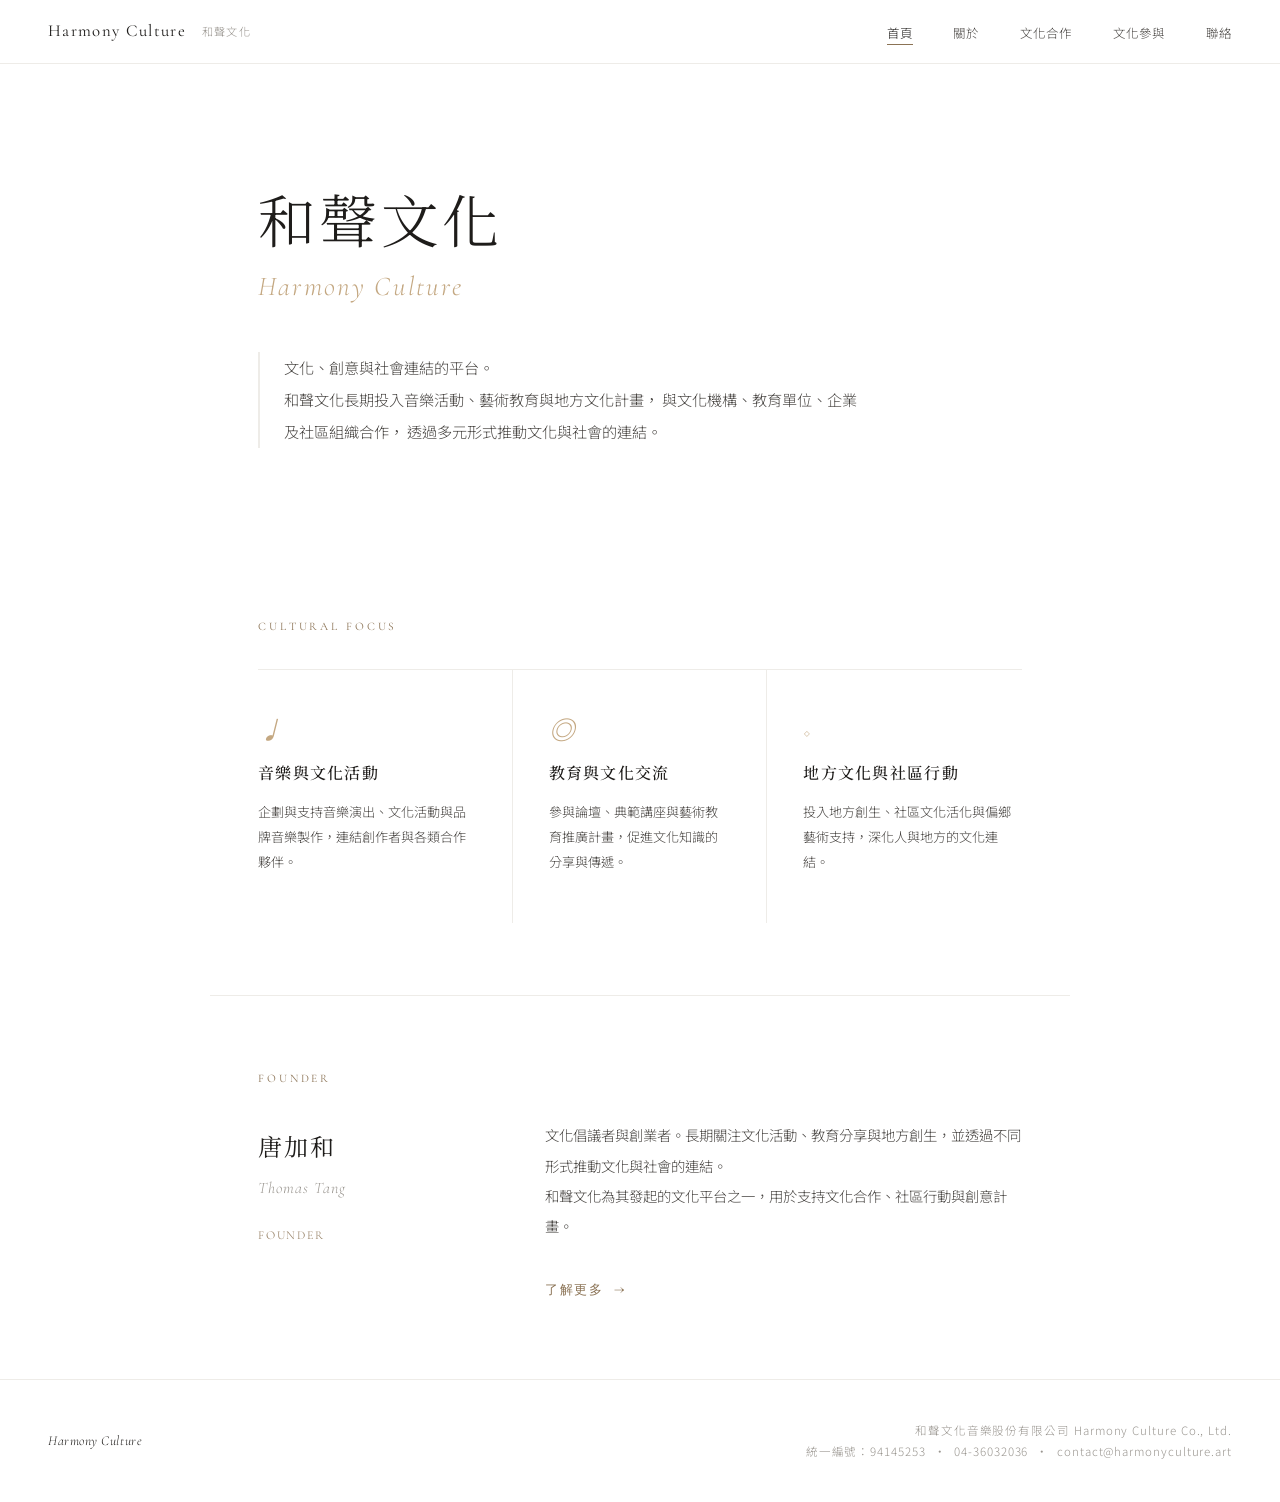
==== commit f758d266: "Revamp website structure and styles for "Harmony Culture" platform. Updated CSS for improved aesthet" ====
--- a/index.html
+++ b/index.html
@@ -1,82 +1,105 @@
 <!DOCTYPE html>
-<html lang="zh-Hant">
+<html lang="zh-TW">
 <head>
   <meta charset="UTF-8">
-  <meta name="viewport" content="width=device-width, initial-scale=1">
+  <meta name="viewport" content="width=device-width, initial-scale=1.0">
   <title>和聲文化 Harmony Culture — 文化、創意與社會連結的平台</title>
-  <meta name="description" content="和聲文化是一個關注文化活動、創意合作與社會參與的文化平台。透過音樂、文化活動與跨領域合作，促進文化交流與地方連結，並支持文化教育與社區行動。">
-  <meta name="keywords" content="和聲文化, Harmony Culture, 文化平台, 文化活動, 文化合作, 文化交流, 地方創生, 社區文化, 音樂活動, 文化倡議, 唐加和">
+  <meta name="description" content="和聲文化是一個以文化合作為核心的平台，長期投入音樂活動、藝術教育與地方文化計畫，推動文化與社會的連結。">
+  <meta name="keywords" content="和聲文化, Harmony Culture, 文化活動, 文化合作, 文化平台, 地方創生, 社區文化, 音樂活動, 唐加和, Thomas Tang">
+  <meta property="og:title" content="和聲文化 Harmony Culture">
+  <meta property="og:description" content="文化、創意與社會連結的平台。長期投入音樂活動、藝術教育與地方文化計畫。">
+  <meta property="og:url" content="https://www.harmonyculture.art">
+  <meta property="og:type" content="website">
   <link rel="canonical" href="https://www.harmonyculture.art/">
   <link rel="stylesheet" href="style.css">
-  <script type="application/ld+json">
-  {
-    "@context": "https://schema.org",
-    "@type": "Organization",
-    "name": "和聲文化",
-    "alternateName": "Harmony Culture",
-    "url": "https://www.harmonyculture.art",
-    "logo": "https://www.harmonyculture.art/",
-    "description": "和聲文化是一個關注文化活動、創意合作與社會參與的文化平台。透過音樂、文化活動與跨領域合作，促進文化交流與地方連結。",
-    "foundingDate": "",
-    "contactPoint": {
-      "@type": "ContactPoint",
-      "email": "contact@harmonyculture.art",
-      "contactType": "customer service",
-      "areaServed": "TW",
-      "availableLanguage": "Traditional Chinese"
-    }
-  }
-  </script>
 </head>
 <body>
-  <header class="site-header">
-    <div class="inner">
-      <nav class="site-nav">
-        <a href="index.html">首頁</a>
-        <a href="about.html">關於和聲文化</a>
-        <a href="collaboration.html">文化合作</a>
-        <a href="initiatives.html">文化參與</a>
-        <a href="contact.html">聯絡</a>
-      </nav>
-    </div>
-  </header>
 
-  <main class="home">
-    <div class="hero">
-      <h1 class="page-title">和聲文化</h1>
-      <p class="page-subtitle">Harmony Culture</p>
-      <p class="lead">文化、創意與社會連結的平台</p>
-    </div>
-    <div class="content">
-      <p>和聲文化是一個關注文化活動、創意合作與社會參與的文化平台。</p>
-      <p>透過音樂、文化活動與跨領域合作，促進文化交流與地方連結，並支持文化教育與社區行動。</p>
-      <p>過去曾參與或支持多項文化活動、教育交流與社區合作，涵蓋音樂製作、文化論壇、藝術教育與地方文化計畫等。</p>
-    </div>
+  <!-- Navigation -->
+  <nav>
+    <a href="index.html" class="nav-logo">Harmony Culture <span>和聲文化</span></a>
+    <button class="nav-toggle" aria-label="開啟選單" onclick="toggleNav()">
+      <span></span><span></span><span></span>
+    </button>
+    <ul class="nav-links" id="navLinks">
+      <li><a href="index.html" class="active">首頁</a></li>
+      <li><a href="about.html">關於</a></li>
+      <li><a href="collaboration.html">文化合作</a></li>
+      <li><a href="initiatives.html">文化參與</a></li>
+      <li><a href="contact.html">聯絡</a></li>
+    </ul>
+  </nav>
 
-    <section class="section">
-      <p class="section-label">創辦人</p>
-      <h2 class="founder-name">唐加和</h2>
-      <p class="founder-name-en">Thomas Tang</p>
-      <p class="founder-role">文化倡議者與創業者。</p>
-      <p>長期關注文化活動、教育分享與地方創生，並透過不同形式推動文化與社會的連結。</p>
-      <p>和聲文化為其發起的文化平台之一，用於支持文化合作、社區行動與創意計畫。</p>
+  <main>
+
+    <!-- Hero -->
+    <section class="index-hero">
+      <h1 class="tagline-zh">和聲文化</h1>
+      <p class="tagline-en">Harmony Culture</p>
+      <p class="intro">
+        文化、創意與社會連結的平台。<br>
+        和聲文化長期投入音樂活動、藝術教育與地方文化計畫，
+        與文化機構、教育單位、企業及社區組織合作，
+        透過多元形式推動文化與社會的連結。
+      </p>
     </section>
+
+    <!-- Three Pillars -->
+    <section class="content-section">
+      <p class="section-label">Cultural Focus</p>
+      <div class="pillars">
+        <div class="pillar">
+          <div class="pillar-icon">♩</div>
+          <h3>音樂與文化活動</h3>
+          <p>企劃與支持音樂演出、文化活動與品牌音樂製作，連結創作者與各類合作夥伴。</p>
+        </div>
+        <div class="pillar">
+          <div class="pillar-icon">◎</div>
+          <h3>教育與文化交流</h3>
+          <p>參與論壇、典範講座與藝術教育推廣計畫，促進文化知識的分享與傳遞。</p>
+        </div>
+        <div class="pillar">
+          <div class="pillar-icon">◇</div>
+          <h3>地方文化與社區行動</h3>
+          <p>投入地方創生、社區文化活化與偏鄉藝術支持，深化人與地方的文化連結。</p>
+        </div>
+      </div>
+    </section>
+
+    <!-- Founder -->
+    <section class="content-section">
+      <p class="section-label">Founder</p>
+      <div class="founder-block">
+        <div class="founder-name-block">
+          <span class="founder-name-zh">唐加和</span>
+          <span class="founder-name-en">Thomas Tang</span>
+          <span class="founder-role">Founder</span>
+        </div>
+        <div class="founder-bio">
+          <p>文化倡議者與創業者。長期關注文化活動、教育分享與地方創生，並透過不同形式推動文化與社會的連結。</p>
+          <p>和聲文化為其發起的文化平台之一，用於支持文化合作、社區行動與創意計畫。</p>
+          <a href="about.html" class="cta-link">了解更多</a>
+        </div>
+      </div>
+    </section>
+
   </main>
 
-  <footer class="site-footer">
-    <div class="inner">
-      <nav class="footer-nav">
-        <a href="index.html">首頁</a>
-        <a href="about.html">關於和聲文化</a>
-        <a href="collaboration.html">文化合作</a>
-        <a href="initiatives.html">文化參與</a>
-        <a href="contact.html">聯絡</a>
-      </nav>
-      <div class="company-info">
-        <p class="company-name">和聲文化音樂股份有限公司 Harmony Culture Co., Ltd.</p>
-        <p>統一編號：94145253 · 電話：04-36032036 · <a href="mailto:contact@harmonyculture.art">contact@harmonyculture.art</a> · 網站：<a href="https://www.harmonyculture.art">www.harmonyculture.art</a></p>
-      </div>
+  <!-- Footer -->
+  <footer>
+    <div class="footer-left">Harmony Culture</div>
+    <div class="footer-meta">
+      和聲文化音樂股份有限公司 Harmony Culture Co., Ltd.<br>
+      統一編號：94145253 &nbsp;·&nbsp; 04-36032036 &nbsp;·&nbsp;
+      <a href="mailto:contact@harmonyculture.art">contact@harmonyculture.art</a>
     </div>
   </footer>
+
+  <script>
+    function toggleNav() {
+      document.getElementById('navLinks').classList.toggle('open');
+    }
+  </script>
+
 </body>
 </html>
--- a/style.css
+++ b/style.css
@@ -1,57 +1,35 @@
-/* ============================================
-   和聲文化 Harmony Culture — 完整版型設計
-   ============================================ */
-@import url("https://fonts.googleapis.com/css2?family=Inter:wght@400;500;600&family=Noto+Sans+TC:wght@400;500;600&family=Noto+Serif+TC:wght@500;600&display=swap");
+/* =============================================
+   Harmony Culture — style.css
+   Cultural platform aesthetic: refined, spacious, typographic
+   ============================================= */
+
+@import url('https://fonts.googleapis.com/css2?family=Cormorant+Garamond:ital,wght@0,300;0,400;0,500;1,300;1,400&family=Noto+Serif+TC:wght@300;400;500&family=Noto+Sans+TC:wght@300;400&display=swap');
+
+/* ── Reset & Base ── */
+*, *::before, *::after {
+  box-sizing: border-box;
+  margin: 0;
+  padding: 0;
+}
 
 :root {
-  /* 色彩 */
-  --bg: #ffffff;
-  --bg-alt: #f7f7f6;
-  --bg-footer: #1a1a1a;
-  --text: #1a1a1a;
-  --text-secondary: #4a4a4a;
-  --text-muted: #6b7280;
-  --accent: #1e4d5c;
-  --accent-hover: #163d49;
-  --border: #e8e8e6;
-  --footer-text: #a3a3a3;
-  --footer-text-hover: #ffffff;
-
-  /* 字體 */
-  --font-body: "Noto Sans TC", "Inter", sans-serif;
-  --font-heading: "Noto Serif TC", "Noto Sans TC", serif;
-  --font-en: "Inter", "Noto Sans TC", sans-serif;
-
-  /* 字級 */
-  --text-xs: 0.8125rem;   /* 13px */
-  --text-sm: 0.875rem;    /* 14px */
-  --text-base: 1rem;      /* 16px */
-  --text-lg: 1.125rem;   /* 18px */
-  --text-xl: 1.25rem;    /* 20px */
-  --text-2xl: 1.5rem;    /* 24px */
-  --text-3xl: 2rem;      /* 32px */
-  --text-4xl: 2.5rem;    /* 40px */
-
-  /* 間距 */
-  --space-1: 0.5rem;
-  --space-2: 1rem;
-  --space-3: 1.5rem;
-  --space-4: 2rem;
-  --space-5: 2.5rem;
-  --space-6: 3rem;
-  --space-8: 4rem;
-  --space-10: 5rem;
-  --space-12: 6rem;
-  --space-16: 8rem;
-
-  /* 版面 */
-  --content-width: 52rem;   /* 832px 內文舒適寬度 */
-  --page-width: 72rem;     /* 1152px 頁面最大寬 */
-  --line-height: 1.75;
-  --line-height-tight: 1.4;
-}
-
-*, *::before, *::after { box-sizing: border-box; }
+  --white: #ffffff;
+  --off-white: #f8f7f5;
+  --light-gray: #eeece8;
+  --mid-gray: #c8c4bc;
+  --text-light: #9a9690;
+  --text-body: #4a4744;
+  --text-dark: #1e1c1a;
+  --accent: #8b7355;
+  --accent-light: #c4a882;
+
+  --font-serif-en: 'Cormorant Garamond', 'Georgia', serif;
+  --font-serif-zh: 'Noto Serif TC', 'Georgia', serif;
+  --font-sans-zh: 'Noto Sans TC', sans-serif;
+
+  --max-width: 860px;
+  --nav-height: 64px;
+}
 
 html {
   font-size: 16px;
@@ -60,597 +38,651 @@
 }
 
 body {
-  margin: 0;
-  font-family: var(--font-body);
-  font-size: var(--text-base);
-  font-weight: 400;
-  line-height: var(--line-height);
-  color: var(--text);
-  background: var(--bg);
-  overflow-x: hidden;
-}
-
-/* ----------------------------------------
-   Header
-   ---------------------------------------- */
-.site-header {
-  background: var(--bg);
-  border-bottom: 1px solid var(--border);
-}
-
-.site-header .inner {
-  max-width: var(--page-width);
-  margin: 0 auto;
-  padding: var(--space-5) var(--space-4);
+  background-color: var(--white);
+  color: var(--text-body);
+  font-family: var(--font-sans-zh);
+  font-weight: 300;
+  line-height: 1.8;
+  min-height: 100vh;
   display: flex;
-  flex-wrap: wrap;
+  flex-direction: column;
+}
+
+/* ── Navigation ── */
+nav {
+  position: fixed;
+  top: 0;
+  left: 0;
+  right: 0;
+  height: var(--nav-height);
+  background: rgba(255, 255, 255, 0.96);
+  backdrop-filter: blur(8px);
+  -webkit-backdrop-filter: blur(8px);
+  border-bottom: 1px solid var(--light-gray);
+  z-index: 100;
+  display: flex;
   align-items: center;
   justify-content: space-between;
-  gap: var(--space-3);
-}
-
-.site-nav {
+  padding: 0 48px;
+}
+
+.nav-logo {
+  font-family: var(--font-serif-en);
+  font-size: 1.05rem;
+  font-weight: 400;
+  letter-spacing: 0.08em;
+  color: var(--text-dark);
+  text-decoration: none;
+}
+
+.nav-logo span {
+  font-size: 0.7rem;
+  font-family: var(--font-sans-zh);
+  font-weight: 300;
+  color: var(--text-light);
+  margin-left: 10px;
+  letter-spacing: 0.12em;
+}
+
+.nav-links {
   display: flex;
-  flex-wrap: wrap;
-  gap: var(--space-2) var(--space-5);
-}
-
-.site-nav a {
-  font-size: var(--text-sm);
+  gap: 40px;
+  list-style: none;
+}
+
+.nav-links a {
+  font-family: var(--font-sans-zh);
+  font-size: 0.78rem;
+  font-weight: 300;
+  letter-spacing: 0.1em;
+  color: var(--text-body);
+  text-decoration: none;
+  transition: color 0.2s ease;
+  position: relative;
+}
+
+.nav-links a::after {
+  content: '';
+  position: absolute;
+  bottom: -3px;
+  left: 0;
+  width: 0;
+  height: 1px;
+  background: var(--accent);
+  transition: width 0.25s ease;
+}
+
+.nav-links a:hover {
+  color: var(--text-dark);
+}
+
+.nav-links a:hover::after,
+.nav-links a.active::after {
+  width: 100%;
+}
+
+.nav-links a.active {
+  color: var(--text-dark);
+}
+
+/* ── Mobile Nav Toggle ── */
+.nav-toggle {
+  display: none;
+  flex-direction: column;
+  gap: 5px;
+  cursor: pointer;
+  padding: 4px;
+}
+
+.nav-toggle span {
+  display: block;
+  width: 22px;
+  height: 1px;
+  background: var(--text-dark);
+  transition: transform 0.25s, opacity 0.25s;
+}
+
+/* ── Main Content ── */
+main {
+  flex: 1;
+  padding-top: var(--nav-height);
+}
+
+/* ── Page Hero ── */
+.page-hero {
+  padding: 96px 48px 72px;
+  max-width: var(--max-width);
+  margin: 0 auto;
+  border-bottom: 1px solid var(--light-gray);
+}
+
+.page-hero .eyebrow {
+  font-family: var(--font-serif-en);
+  font-size: 0.8rem;
+  font-weight: 300;
+  letter-spacing: 0.22em;
+  color: var(--accent);
+  text-transform: uppercase;
+  margin-bottom: 20px;
+}
+
+.page-hero h1 {
+  font-family: var(--font-serif-zh);
+  font-size: clamp(2rem, 4vw, 2.8rem);
+  font-weight: 300;
+  color: var(--text-dark);
+  line-height: 1.3;
+  margin-bottom: 12px;
+  letter-spacing: 0.04em;
+}
+
+.page-hero .en-title {
+  font-family: var(--font-serif-en);
+  font-size: clamp(1rem, 2.5vw, 1.4rem);
+  font-weight: 300;
+  font-style: italic;
+  color: var(--text-light);
+  letter-spacing: 0.06em;
+}
+
+.page-hero .hero-desc {
+  margin-top: 28px;
+  font-size: 0.95rem;
+  line-height: 2;
+  color: var(--text-body);
+  max-width: 600px;
+}
+
+/* ── Index Hero ── */
+.index-hero {
+  padding: 120px 48px 96px;
+  max-width: var(--max-width);
+  margin: 0 auto;
+}
+
+.index-hero .tagline-zh {
+  font-family: var(--font-serif-zh);
+  font-size: clamp(2.4rem, 5vw, 3.6rem);
+  font-weight: 300;
+  color: var(--text-dark);
+  letter-spacing: 0.06em;
+  line-height: 1.2;
+  margin-bottom: 10px;
+}
+
+.index-hero .tagline-en {
+  font-family: var(--font-serif-en);
+  font-size: clamp(1.1rem, 3vw, 1.7rem);
+  font-weight: 300;
+  font-style: italic;
+  color: var(--accent-light);
+  letter-spacing: 0.08em;
+  margin-bottom: 40px;
+}
+
+.index-hero .intro {
+  font-size: 0.95rem;
+  line-height: 2.1;
+  color: var(--text-body);
+  max-width: 600px;
+  border-left: 2px solid var(--light-gray);
+  padding-left: 24px;
+}
+
+/* ── Content Sections ── */
+.content-section {
+  max-width: var(--max-width);
+  margin: 0 auto;
+  padding: 72px 48px;
+  border-bottom: 1px solid var(--light-gray);
+}
+
+.content-section:last-of-type {
+  border-bottom: none;
+}
+
+.section-label {
+  font-family: var(--font-serif-en);
+  font-size: 0.72rem;
+  font-weight: 400;
+  letter-spacing: 0.25em;
+  color: var(--accent);
+  text-transform: uppercase;
+  margin-bottom: 32px;
+}
+
+.section-title {
+  font-family: var(--font-serif-zh);
+  font-size: 1.35rem;
+  font-weight: 400;
+  color: var(--text-dark);
+  letter-spacing: 0.06em;
+  margin-bottom: 20px;
+  line-height: 1.5;
+}
+
+.section-body {
+  font-size: 0.92rem;
+  line-height: 2.1;
+  color: var(--text-body);
+}
+
+.section-body p + p {
+  margin-top: 1.4em;
+}
+
+/* ── Three Pillars (index) ── */
+.pillars {
+  display: grid;
+  grid-template-columns: repeat(3, 1fr);
+  gap: 0;
+  border-top: 1px solid var(--light-gray);
+}
+
+.pillar {
+  padding: 48px 36px 48px 0;
+  border-right: 1px solid var(--light-gray);
+}
+
+.pillar:last-child {
+  border-right: none;
+  padding-right: 0;
+  padding-left: 36px;
+}
+
+.pillar:nth-child(2) {
+  padding-left: 36px;
+}
+
+.pillar-icon {
+  font-family: var(--font-serif-en);
+  font-size: 1.6rem;
+  font-weight: 300;
+  font-style: italic;
+  color: var(--accent-light);
+  margin-bottom: 16px;
+  line-height: 1;
+}
+
+.pillar h3 {
+  font-family: var(--font-serif-zh);
+  font-size: 1rem;
   font-weight: 500;
-  color: var(--text-secondary);
+  color: var(--text-dark);
+  letter-spacing: 0.08em;
+  margin-bottom: 12px;
+}
+
+.pillar p {
+  font-size: 0.82rem;
+  line-height: 1.9;
+  color: var(--text-body);
+}
+
+/* ── Founder Block (index) ── */
+.founder-block {
+  display: grid;
+  grid-template-columns: 1fr 2fr;
+  gap: 48px;
+  align-items: start;
+}
+
+.founder-name-block {
+  padding-top: 4px;
+}
+
+.founder-name-zh {
+  font-family: var(--font-serif-zh);
+  font-size: 1.5rem;
+  font-weight: 400;
+  color: var(--text-dark);
+  letter-spacing: 0.08em;
+  display: block;
+  margin-bottom: 6px;
+}
+
+.founder-name-en {
+  font-family: var(--font-serif-en);
+  font-size: 1rem;
+  font-weight: 300;
+  font-style: italic;
+  color: var(--text-light);
+  letter-spacing: 0.06em;
+  display: block;
+  margin-bottom: 16px;
+}
+
+.founder-role {
+  font-size: 0.75rem;
+  letter-spacing: 0.15em;
+  color: var(--accent);
+  font-family: var(--font-serif-en);
+  text-transform: uppercase;
+}
+
+.founder-bio {
+  font-size: 0.9rem;
+  line-height: 2.1;
+  color: var(--text-body);
+}
+
+/* ── Collaboration Grid ── */
+.collab-grid {
+  display: grid;
+  grid-template-columns: 1fr 1fr;
+  gap: 0;
+  border-top: 1px solid var(--light-gray);
+  border-left: 1px solid var(--light-gray);
+}
+
+.collab-item {
+  padding: 40px;
+  border-right: 1px solid var(--light-gray);
+  border-bottom: 1px solid var(--light-gray);
+}
+
+.collab-item h3 {
+  font-family: var(--font-serif-zh);
+  font-size: 1rem;
+  font-weight: 500;
+  color: var(--text-dark);
+  letter-spacing: 0.06em;
+  margin-bottom: 14px;
+}
+
+.collab-item h3::before {
+  content: '—';
+  font-family: var(--font-serif-en);
+  font-weight: 300;
+  color: var(--accent-light);
+  margin-right: 10px;
+}
+
+.collab-item p {
+  font-size: 0.85rem;
+  line-height: 1.95;
+  color: var(--text-body);
+}
+
+/* ── Initiatives ── */
+.initiatives-intro {
+  font-size: 0.92rem;
+  line-height: 2.1;
+  color: var(--text-body);
+  max-width: 580px;
+  margin-bottom: 60px;
+}
+
+.initiative-category {
+  margin-bottom: 52px;
+}
+
+.initiative-category-label {
+  font-family: var(--font-serif-en);
+  font-size: 0.72rem;
+  letter-spacing: 0.22em;
+  text-transform: uppercase;
+  color: var(--accent);
+  margin-bottom: 24px;
+  padding-bottom: 12px;
+  border-bottom: 1px solid var(--light-gray);
+}
+
+.initiative-list {
+  list-style: none;
+  display: grid;
+  gap: 0;
+}
+
+.initiative-list li {
+  display: flex;
+  align-items: baseline;
+  gap: 16px;
+  padding: 14px 0;
+  border-bottom: 1px solid var(--light-gray);
+  font-size: 0.88rem;
+  color: var(--text-body);
+  line-height: 1.7;
+}
+
+.initiative-list li:last-child {
+  border-bottom: none;
+}
+
+.initiative-list li::before {
+  content: '·';
+  font-family: var(--font-serif-en);
+  font-size: 1.2rem;
+  color: var(--accent-light);
+  flex-shrink: 0;
+  line-height: 1;
+  margin-top: 2px;
+}
+
+.initiative-list li .item-title {
+  font-family: var(--font-serif-zh);
+  font-weight: 400;
+  color: var(--text-dark);
+  letter-spacing: 0.03em;
+}
+
+.initiative-list li .item-desc {
+  font-size: 0.82rem;
+  color: var(--text-light);
+  margin-top: 3px;
+  display: block;
+}
+
+/* ── Contact ── */
+.contact-grid {
+  display: grid;
+  grid-template-columns: 1fr 1fr;
+  gap: 48px;
+  align-items: start;
+}
+
+.contact-info dt {
+  font-family: var(--font-serif-en);
+  font-size: 0.7rem;
+  letter-spacing: 0.2em;
+  text-transform: uppercase;
+  color: var(--accent);
+  margin-bottom: 6px;
+  margin-top: 28px;
+}
+
+.contact-info dt:first-child {
+  margin-top: 0;
+}
+
+.contact-info dd {
+  font-size: 0.9rem;
+  color: var(--text-body);
+  line-height: 1.7;
+}
+
+.contact-info a {
+  color: var(--text-body);
   text-decoration: none;
-  letter-spacing: 0.02em;
-}
-
-.site-nav a:hover {
-  color: var(--accent);
-}
-
-/* 首頁連結可當作 logo 區 */
-.site-nav a[href="index.html"]:first-of-type {
-  font-family: var(--font-heading);
-  font-size: var(--text-lg);
-  font-weight: 600;
-  color: var(--text);
-}
-
-.site-nav a[href="index.html"]:first-of-type:hover {
-  color: var(--accent);
-}
-
-/* ----------------------------------------
-   Main 共通
-   ---------------------------------------- */
-main {
-  max-width: var(--page-width);
-  margin: 0 auto;
-  padding: var(--space-12) var(--space-4);
-}
-
-main .content {
-  max-width: var(--content-width);
-}
-
-/* ----------------------------------------
-   首頁
-   ---------------------------------------- */
-main.home .hero {
-  margin-bottom: var(--space-12);
-  padding-bottom: var(--space-10);
-  border-bottom: 1px solid var(--border);
-}
-
-main.home .page-title {
-  font-family: var(--font-heading);
-  font-size: clamp(var(--text-3xl), 6vw, var(--text-4xl));
-  font-weight: 600;
-  margin: 0 0 var(--space-2);
-  letter-spacing: 0.03em;
-  color: var(--text);
-  line-height: var(--line-height-tight);
-}
-
-main.home .page-title::after {
-  content: "";
-  display: block;
-  width: 2.5rem;
-  height: 4px;
-  background: var(--accent);
-  margin-top: var(--space-3);
-}
-
-main.home .page-subtitle {
-  font-family: var(--font-en);
-  font-size: var(--text-base);
-  font-weight: 400;
-  color: var(--text-muted);
-  margin: 0 0 var(--space-4);
-  letter-spacing: 0.08em;
-}
-
-main.home .lead {
-  font-size: var(--text-lg);
-  font-weight: 500;
-  color: var(--text-secondary);
-  margin: 0 0 var(--space-6);
-  max-width: 36rem;
-  line-height: 1.7;
-}
-
-main.home .hero + .content p {
-  margin-bottom: var(--space-4);
-}
-
-/* 創辦人區塊 */
-main.home .section {
-  margin-top: var(--space-10);
-  padding: var(--space-8) var(--space-5);
-  background: var(--bg-alt);
-  border-radius: 2px;
-}
-
-main.home .section .section-label {
-  font-size: var(--text-xs);
-  font-weight: 600;
+  border-bottom: 1px solid var(--mid-gray);
+  transition: border-color 0.2s, color 0.2s;
+}
+
+.contact-info a:hover {
+  color: var(--text-dark);
+  border-color: var(--accent);
+}
+
+.contact-note {
+  font-size: 0.88rem;
+  line-height: 2.1;
+  color: var(--text-body);
+}
+
+/* ── CTA Link ── */
+.cta-link {
+  display: inline-flex;
+  align-items: center;
+  gap: 10px;
+  font-family: var(--font-serif-en);
+  font-size: 0.8rem;
+  letter-spacing: 0.15em;
   text-transform: uppercase;
-  letter-spacing: 0.2em;
-  color: var(--accent);
-  margin: 0 0 var(--space-3);
-}
-
-main.home .founder-name {
-  font-family: var(--font-heading);
-  font-size: var(--text-2xl);
-  font-weight: 600;
-  margin: 0 0 var(--space-1);
-  color: var(--text);
-  letter-spacing: 0.02em;
-}
-
-main.home .founder-name-en {
-  font-family: var(--font-en);
-  font-size: var(--text-base);
-  font-weight: 400;
-  color: var(--text-muted);
-  margin: 0 0 var(--space-3);
-  letter-spacing: 0.04em;
-}
-
-main.home .founder-role {
-  font-size: var(--text-sm);
-  color: var(--text-secondary);
-  margin: 0 0 var(--space-4);
-}
-
-main.home .section p {
-  margin-bottom: var(--space-3);
-}
-
-main.home .section p:last-child {
-  margin-bottom: 0;
-}
-
-/* ----------------------------------------
-   內頁（關於、合作、參與、聯絡）
-   ---------------------------------------- */
-main:not(.home) .page-title {
-  font-family: var(--font-heading);
-  font-size: clamp(var(--text-2xl), 4vw, var(--text-3xl));
-  font-weight: 600;
-  margin: 0 0 var(--space-2);
-  letter-spacing: 0.02em;
-  color: var(--text);
-}
-
-main:not(.home) .page-title::after {
-  content: "";
-  display: block;
-  width: 2rem;
-  height: 3px;
-  background: var(--accent);
-  margin-top: var(--space-2);
-}
-
-main:not(.home) .page-subtitle {
-  font-family: var(--font-en);
-  font-size: var(--text-sm);
-  font-weight: 400;
-  color: var(--text-muted);
-  margin: 0 0 var(--space-8);
-  letter-spacing: 0.06em;
-}
-
-main:not(.home) .lead {
-  font-size: var(--text-lg);
-  font-weight: 500;
-  color: var(--text-secondary);
-  margin: 0 0 var(--space-6);
-  max-width: 40rem;
-}
-
-main:not(.home) p {
-  margin-bottom: var(--space-4);
-}
-
-/* 聯絡頁 — 公司資訊區塊 */
-.company-block {
-  margin-top: var(--space-8);
-  padding: var(--space-6) var(--space-5);
-  background: var(--bg-alt);
-  border-radius: 2px;
-  border-left: 4px solid var(--accent);
-}
-
-.company-block .section-label {
-  font-size: var(--text-xs);
-  font-weight: 600;
-  text-transform: uppercase;
-  letter-spacing: 0.2em;
-  color: var(--accent);
-  margin: 0 0 var(--space-3);
-}
-
-.company-block .company-name {
-  font-family: var(--font-heading);
-  font-size: var(--text-xl);
-  font-weight: 600;
-  margin: 0 0 var(--space-4);
-  color: var(--text);
-  line-height: 1.5;
-}
-
-.contact-list {
-  list-style: none;
-  padding: 0;
-  margin: 0;
-}
-
-.contact-list li {
-  margin-bottom: var(--space-2);
-  font-size: var(--text-base);
-  color: var(--text-secondary);
-}
-
-.contact-list a {
-  color: var(--accent);
-  font-weight: 500;
-  text-decoration: none;
-}
-
-.contact-list a:hover {
-  color: var(--accent-hover);
-  text-decoration: underline;
-}
-
-/* ----------------------------------------
-   連結
-   ---------------------------------------- */
-main a {
   color: var(--accent);
   text-decoration: none;
-}
-
-main a:hover {
-  color: var(--accent-hover);
-  text-decoration: underline;
-}
-
-/* ----------------------------------------
-   Footer
-   ---------------------------------------- */
-.site-footer {
-  background: var(--bg-footer);
-  color: var(--footer-text);
-  font-size: var(--text-sm);
-}
-
-.site-footer .inner {
-  max-width: var(--page-width);
+  margin-top: 32px;
+  transition: gap 0.2s ease;
+}
+
+.cta-link::after {
+  content: '→';
+  font-size: 1rem;
+  transition: transform 0.2s ease;
+}
+
+.cta-link:hover {
+  gap: 16px;
+}
+
+/* ── Footer ── */
+footer {
+  border-top: 1px solid var(--light-gray);
+  padding: 40px 48px;
+  display: flex;
+  justify-content: space-between;
+  align-items: center;
+  gap: 24px;
+  background: var(--white);
+}
+
+.footer-left {
+  font-family: var(--font-serif-en);
+  font-size: 0.85rem;
+  font-weight: 300;
+  font-style: italic;
+  color: var(--text-dark);
+  letter-spacing: 0.04em;
+}
+
+.footer-meta {
+  font-size: 0.72rem;
+  color: var(--text-light);
+  letter-spacing: 0.08em;
+  line-height: 1.8;
+  text-align: right;
+}
+
+.footer-meta a {
+  color: var(--text-light);
+  text-decoration: none;
+  transition: color 0.2s;
+}
+
+.footer-meta a:hover {
+  color: var(--text-body);
+}
+
+/* ── Divider ── */
+.divider {
+  height: 1px;
+  background: var(--light-gray);
+  max-width: var(--max-width);
   margin: 0 auto;
-  padding: var(--space-10) var(--space-4);
-}
-
-.site-footer::before {
-  content: "";
-  display: block;
-  height: 4px;
-  background: var(--accent);
-}
-
-.footer-nav {
-  display: flex;
-  flex-wrap: wrap;
-  gap: var(--space-2) var(--space-4);
-  margin-bottom: var(--space-6);
-}
-
-.footer-nav a {
-  color: var(--footer-text);
-  text-decoration: none;
-  font-weight: 500;
-}
-
-.footer-nav a:hover {
-  color: var(--footer-text-hover);
-}
-
-.company-info {
-  padding-top: var(--space-5);
-  border-top: 1px solid rgba(255, 255, 255, 0.1);
-}
-
-.company-info .company-name {
-  font-weight: 600;
-  font-size: var(--text-base);
-  color: var(--footer-text-hover);
-  margin: 0 0 var(--space-2);
-}
-
-.company-info p {
-  margin: 0;
-  font-size: var(--text-xs);
-  line-height: 1.7;
-  color: var(--footer-text);
-}
-
-.site-footer a {
-  color: var(--footer-text);
-}
-
-.site-footer a:hover {
-  color: var(--footer-text-hover);
-}
-
-/* ----------------------------------------
-   響應式 — 手機與平板
-   ---------------------------------------- */
-
-/* 平板以下 */
+}
+
+/* ── Responsive ── */
 @media (max-width: 768px) {
-  main {
-    padding: var(--space-10) var(--space-4);
-  }
-
-  main.home .hero {
-    margin-bottom: var(--space-8);
-    padding-bottom: var(--space-8);
-  }
-
-  main.home .page-title {
-    font-size: clamp(1.75rem, 6vw, 2.25rem);
-  }
-
-  main.home .lead {
-    margin-bottom: var(--space-5);
-  }
-
-  main.home .section {
-    margin-top: var(--space-8);
-    padding: var(--space-6) var(--space-4);
-  }
-
-  main:not(.home) .page-subtitle {
-    margin-bottom: var(--space-6);
-  }
-
-  .company-block {
-    margin-top: var(--space-6);
-    padding: var(--space-5) var(--space-4);
-  }
-
-  .company-block .company-name {
-    font-size: var(--text-lg);
-  }
-}
-
-/* 手機 */
-@media (max-width: 640px) {
-  html {
-    font-size: 16px; /* 維持 16px 避免 iOS 自動放大輸入 */
-  }
-
-  .site-header .inner {
-    padding: var(--space-3) var(--space-3);
-  }
-
-  .site-nav {
-    flex-direction: column;
-    align-items: stretch;
-    gap: 0;
-  }
-
-  .site-nav a {
-    display: block;
-    padding: var(--space-2) 0;
-    font-size: var(--text-base);
-    min-height: 2.75rem; /* 約 44px 觸控友善 */
-    line-height: 2.75rem;
-    border-bottom: 1px solid var(--border);
-  }
-
-  .site-nav a:last-child {
-    border-bottom: none;
-  }
-
-  .site-nav a[href="index.html"]:first-of-type {
-    font-size: var(--text-xl);
-    border-bottom: 1px solid var(--border);
-    padding-top: var(--space-2);
-    padding-bottom: var(--space-2);
-  }
-
-  main {
-    padding: var(--space-6) var(--space-3);
-  }
-
-  main .content {
-    max-width: none;
-  }
-
-  /* 首頁手機 */
-  main.home .hero {
-    margin-bottom: var(--space-6);
-    padding-bottom: var(--space-6);
-  }
-
-  main.home .page-title {
-    font-size: 1.75rem;
-    margin-bottom: var(--space-1);
-  }
-
-  main.home .page-title::after {
-    width: 2rem;
-    height: 3px;
-    margin-top: var(--space-2);
-  }
-
-  main.home .page-subtitle {
-    margin: 0 0 var(--space-3);
-    font-size: var(--text-sm);
-  }
-
-  main.home .lead {
-    font-size: var(--text-base);
-    margin: 0 0 var(--space-5);
-  }
-
-  main.home .hero + .content p {
-    margin-bottom: var(--space-3);
-  }
-
-  main.home .section {
-    margin-top: var(--space-6);
-    padding: var(--space-5) var(--space-3);
-  }
-
-  main.home .section .section-label {
-    font-size: 0.75rem;
-    letter-spacing: 0.15em;
-  }
-
-  main.home .founder-name {
-    font-size: var(--text-xl);
-  }
-
-  main.home .founder-name-en {
-    font-size: var(--text-sm);
-  }
-
-  main.home .founder-role {
-    margin-bottom: var(--space-3);
-  }
-
-  main.home .section p {
-    margin-bottom: var(--space-2);
-  }
-
-  /* 內頁手機 */
-  main:not(.home) .page-title {
-    font-size: 1.5rem;
-  }
-
-  main:not(.home) .page-title::after {
-    width: 1.5rem;
-    height: 2px;
-    margin-top: var(--space-1);
-  }
-
-  main:not(.home) .page-subtitle {
-    margin-bottom: var(--space-5);
-  }
-
-  main:not(.home) .lead {
-    font-size: var(--text-base);
-    margin-bottom: var(--space-4);
-  }
-
-  main:not(.home) p {
-    margin-bottom: var(--space-3);
-  }
-
-  /* 聯絡頁公司區塊 */
-  .company-block {
-    margin-top: var(--space-5);
-    padding: var(--space-4) var(--space-3);
-    margin-left: calc(-1 * var(--space-3));
-    margin-right: calc(-1 * var(--space-3));
-    padding-left: var(--space-3);
-    border-left-width: 3px;
-  }
-
-  .company-block .section-label {
-    font-size: 0.75rem;
-  }
-
-  .company-block .company-name {
-    font-size: var(--text-base);
-    margin-bottom: var(--space-3);
-    line-height: 1.6;
-  }
-
-  .contact-list li {
-    margin-bottom: var(--space-2);
-    font-size: var(--text-sm);
-  }
-
-  /* Footer 手機 */
-  .site-footer .inner {
-    padding: var(--space-6) var(--space-3);
-  }
-
-  .footer-nav {
+  nav {
+    padding: 0 24px;
+  }
+
+  .nav-links {
+    display: none;
+    position: fixed;
+    top: var(--nav-height);
+    left: 0;
+    right: 0;
+    background: var(--white);
+    border-bottom: 1px solid var(--light-gray);
     flex-direction: column;
     gap: 0;
-    margin-bottom: var(--space-5);
-  }
-
-  .footer-nav a {
+    padding: 16px 0;
+  }
+
+  .nav-links.open {
+    display: flex;
+  }
+
+  .nav-links a {
     display: block;
-    padding: var(--space-2) 0;
-    min-height: 2.75rem;
-    line-height: 2.75rem;
-    border-bottom: 1px solid rgba(255, 255, 255, 0.1);
-  }
-
-  .footer-nav a:last-child {
+    padding: 14px 24px;
+    font-size: 0.9rem;
+  }
+
+  .nav-links a::after {
+    display: none;
+  }
+
+  .nav-toggle {
+    display: flex;
+  }
+
+  .page-hero,
+  .index-hero,
+  .content-section {
+    padding-left: 24px;
+    padding-right: 24px;
+  }
+
+  .index-hero {
+    padding-top: 80px;
+    padding-bottom: 64px;
+  }
+
+  .pillars {
+    grid-template-columns: 1fr;
+  }
+
+  .pillar,
+  .pillar:last-child,
+  .pillar:nth-child(2) {
+    padding: 36px 0;
+    border-right: none;
+    border-bottom: 1px solid var(--light-gray);
+    padding-left: 0;
+  }
+
+  .pillar:last-child {
     border-bottom: none;
   }
 
-  .company-info {
-    padding-top: var(--space-4);
-  }
-
-  .company-info .company-name {
-    font-size: var(--text-sm);
-    margin-bottom: var(--space-1);
-  }
-
-  .company-info p {
-    font-size: 0.75rem;
-    word-wrap: break-word;
-    overflow-wrap: break-word;
-  }
-}
-
-/* 小手機（可選） */
-@media (max-width: 380px) {
-  .site-header .inner,
-  main,
-  .site-footer .inner {
-    padding-left: var(--space-2);
-    padding-right: var(--space-2);
-  }
-
-  main.home .page-title {
-    font-size: 1.5rem;
-  }
-
-  main.home .section,
-  .company-block {
-    padding-left: var(--space-2);
-    margin-left: calc(-1 * var(--space-2));
-    padding-right: var(--space-2);
-    margin-right: calc(-1 * var(--space-2));
-  }
-}
+  .founder-block {
+    grid-template-columns: 1fr;
+    gap: 24px;
+  }
+
+  .collab-grid {
+    grid-template-columns: 1fr;
+  }
+
+  .collab-item {
+    padding: 28px 0;
+    border-right: none;
+  }
+
+  .contact-grid {
+    grid-template-columns: 1fr;
+    gap: 40px;
+  }
+
+  footer {
+    padding: 32px 24px;
+    flex-direction: column;
+    align-items: flex-start;
+    gap: 16px;
+  }
+
+  .footer-meta {
+    text-align: left;
+  }
+}
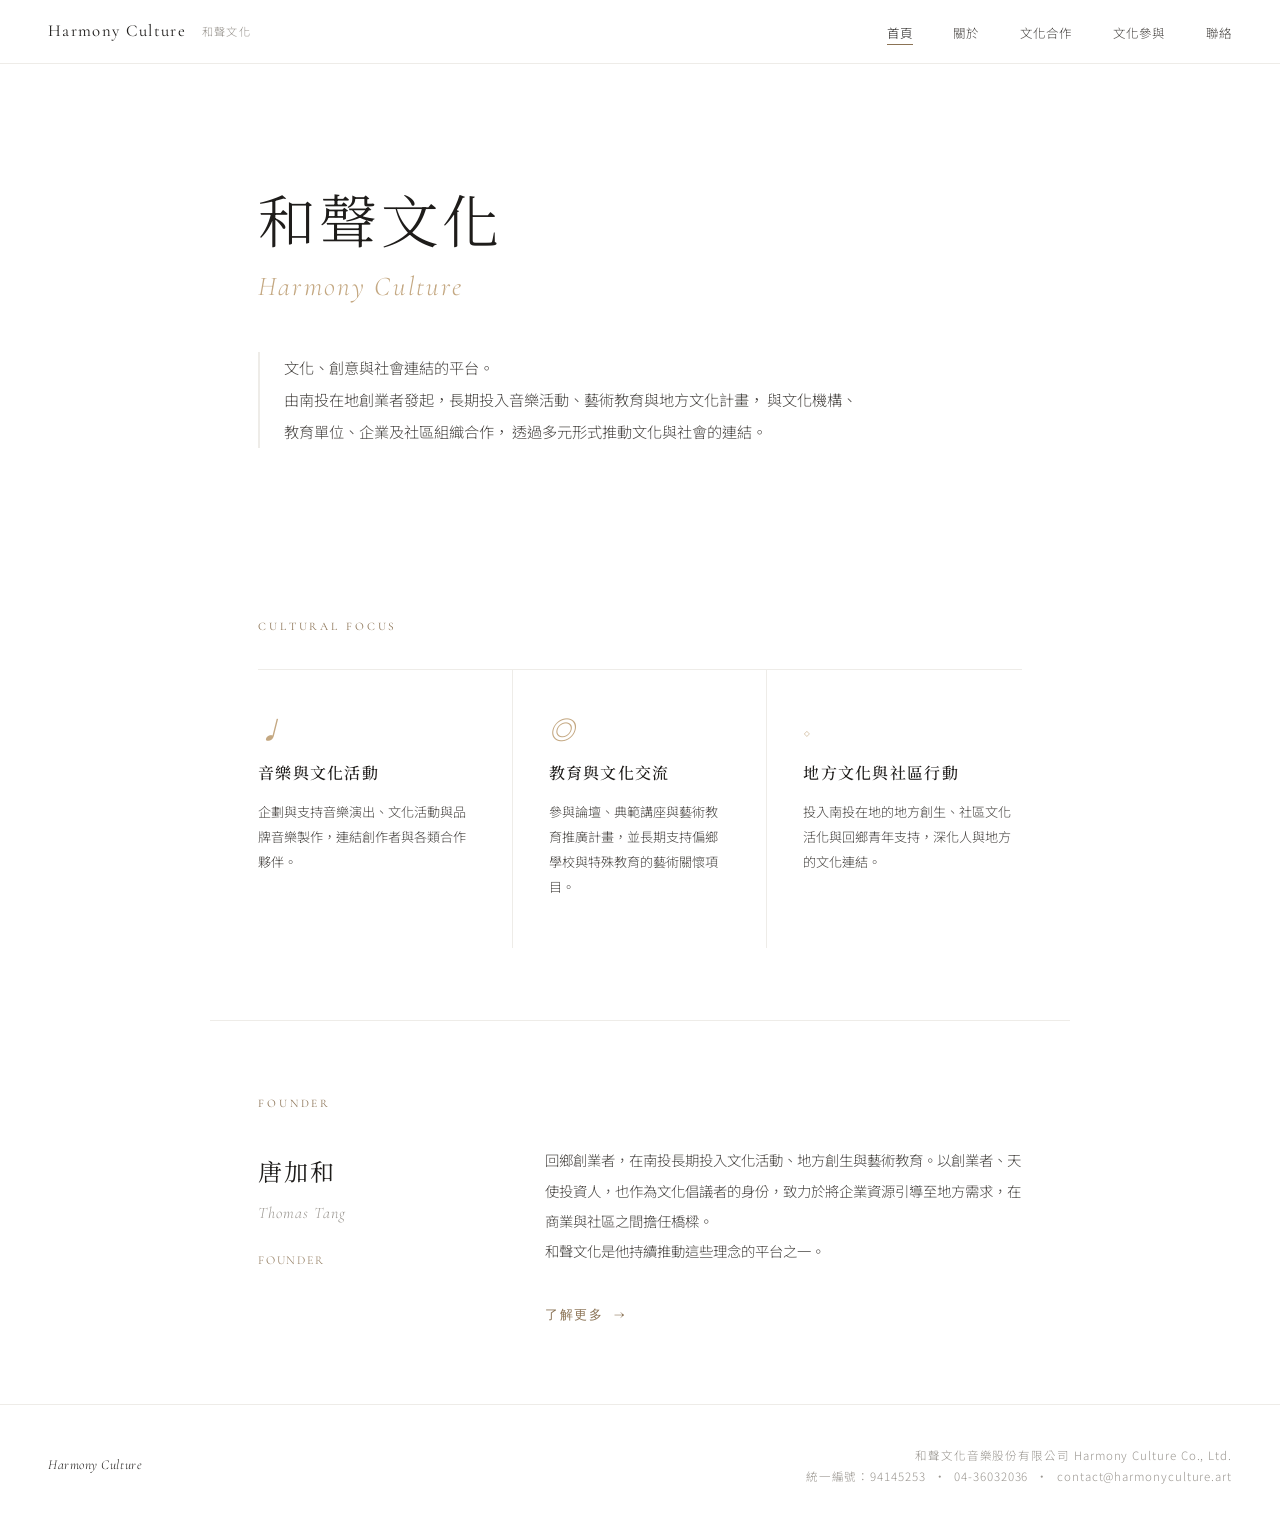
==== commit 2e2b24d6: "Update metadata and content across multiple HTML files for enhanced SEO and clarity. Improved descri" ====
--- a/index.html
+++ b/index.html
@@ -4,8 +4,8 @@
   <meta charset="UTF-8">
   <meta name="viewport" content="width=device-width, initial-scale=1.0">
   <title>和聲文化 Harmony Culture — 文化、創意與社會連結的平台</title>
-  <meta name="description" content="和聲文化是一個以文化合作為核心的平台，長期投入音樂活動、藝術教育與地方文化計畫，推動文化與社會的連結。">
-  <meta name="keywords" content="和聲文化, Harmony Culture, 文化活動, 文化合作, 文化平台, 地方創生, 社區文化, 音樂活動, 唐加和, Thomas Tang">
+  <meta name="description" content="和聲文化是一個以文化合作為核心的平台，由南投回鄉創業者唐加和發起，長期投入音樂活動、藝術教育與地方文化計畫，推動文化與社會的連結。">
+  <meta name="keywords" content="和聲文化, Harmony Culture, 文化活動, 文化合作, 文化平台, 地方創生, 社區文化, 音樂活動, 唐加和, Thomas Tang, 南投, 回鄉青年, 偏鄉藝術教育, 環境永續, 天使投資人, 企業顧問">
   <meta property="og:title" content="和聲文化 Harmony Culture">
   <meta property="og:description" content="文化、創意與社會連結的平台。長期投入音樂活動、藝術教育與地方文化計畫。">
   <meta property="og:url" content="https://www.harmonyculture.art">
@@ -38,7 +38,7 @@
       <p class="tagline-en">Harmony Culture</p>
       <p class="intro">
         文化、創意與社會連結的平台。<br>
-        和聲文化長期投入音樂活動、藝術教育與地方文化計畫，
+        由南投在地創業者發起，長期投入音樂活動、藝術教育與地方文化計畫，
         與文化機構、教育單位、企業及社區組織合作，
         透過多元形式推動文化與社會的連結。
       </p>
@@ -56,12 +56,12 @@
         <div class="pillar">
           <div class="pillar-icon">◎</div>
           <h3>教育與文化交流</h3>
-          <p>參與論壇、典範講座與藝術教育推廣計畫，促進文化知識的分享與傳遞。</p>
+          <p>參與論壇、典範講座與藝術教育推廣計畫，並長期支持偏鄉學校與特殊教育的藝術關懷項目。</p>
         </div>
         <div class="pillar">
           <div class="pillar-icon">◇</div>
           <h3>地方文化與社區行動</h3>
-          <p>投入地方創生、社區文化活化與偏鄉藝術支持，深化人與地方的文化連結。</p>
+          <p>投入南投在地的地方創生、社區文化活化與回鄉青年支持，深化人與地方的文化連結。</p>
         </div>
       </div>
     </section>
@@ -76,8 +76,8 @@
           <span class="founder-role">Founder</span>
         </div>
         <div class="founder-bio">
-          <p>文化倡議者與創業者。長期關注文化活動、教育分享與地方創生，並透過不同形式推動文化與社會的連結。</p>
-          <p>和聲文化為其發起的文化平台之一，用於支持文化合作、社區行動與創意計畫。</p>
+          <p>回鄉創業者，在南投長期投入文化活動、地方創生與藝術教育。以創業者、天使投資人，也作為文化倡議者的身份，致力於將企業資源引導至地方需求，在商業與社區之間擔任橋樑。</p>
+          <p>和聲文化是他持續推動這些理念的平台之一。</p>
           <a href="about.html" class="cta-link">了解更多</a>
         </div>
       </div>
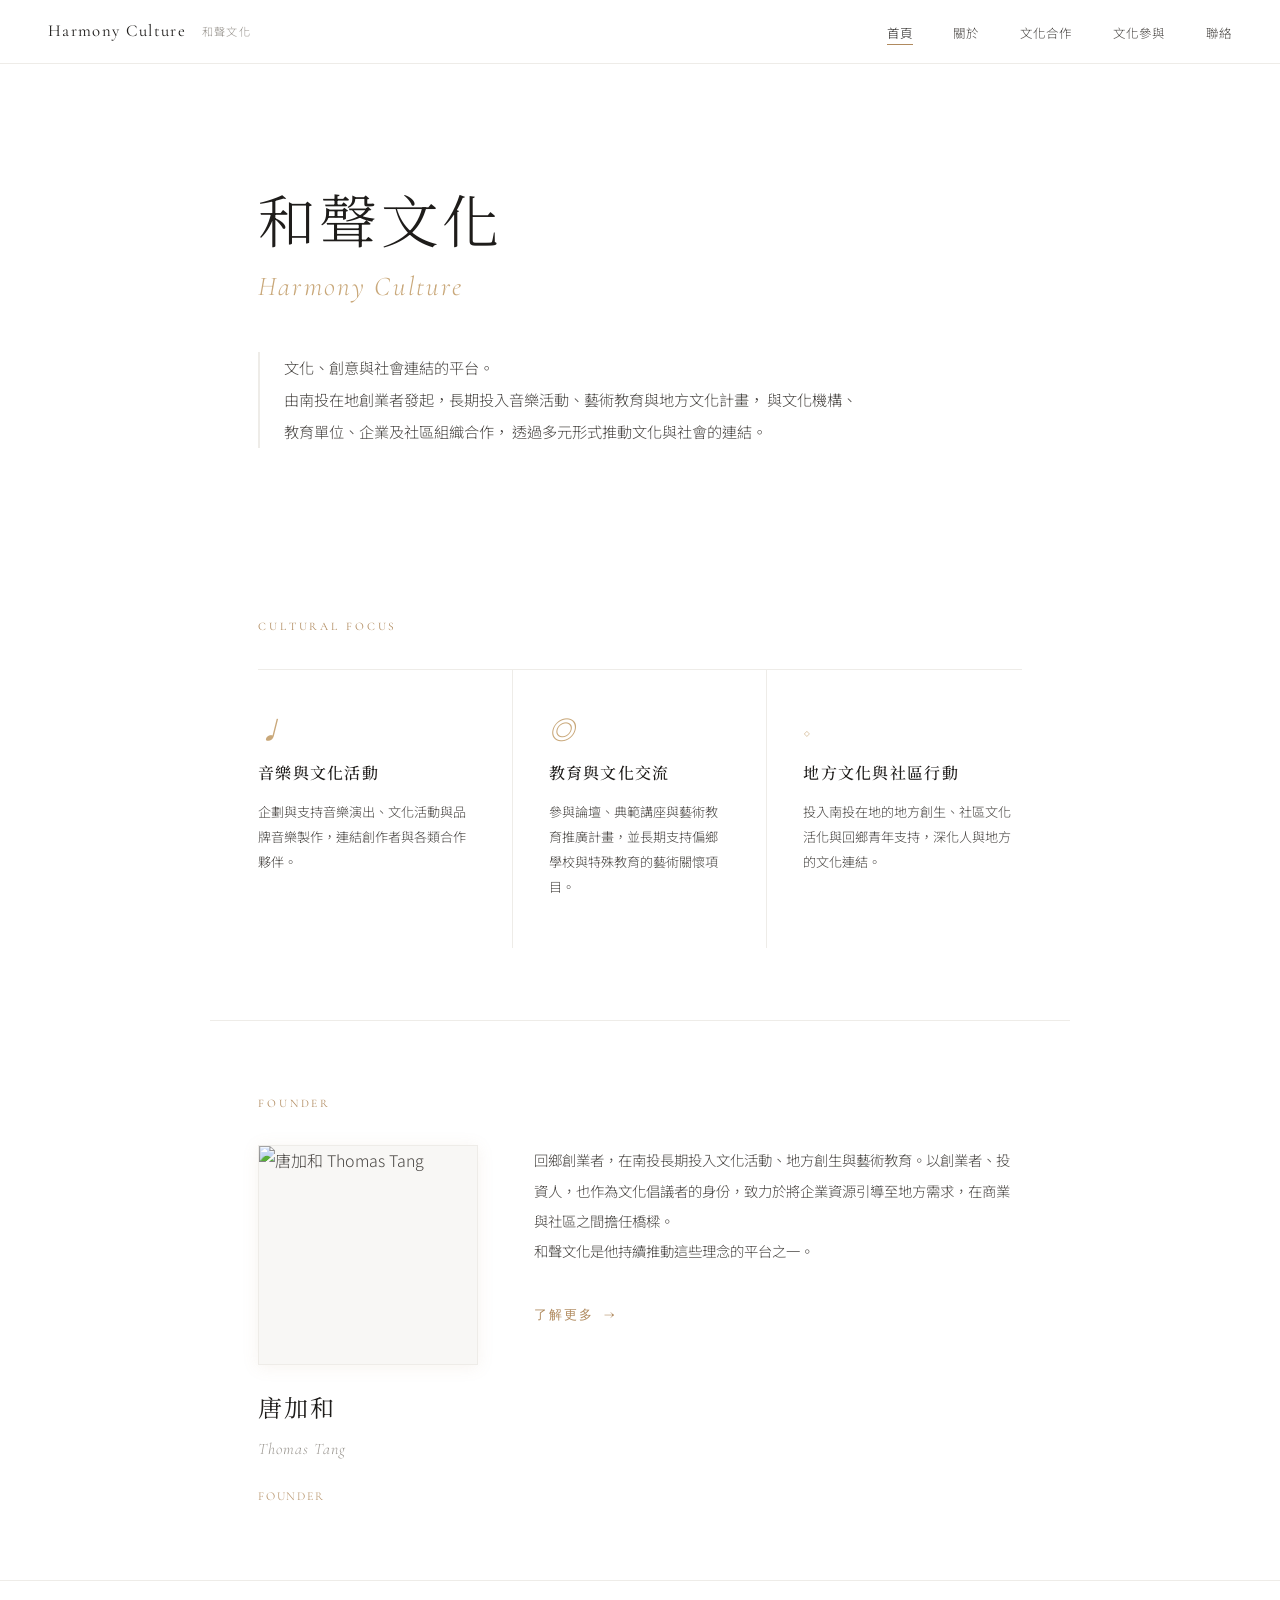
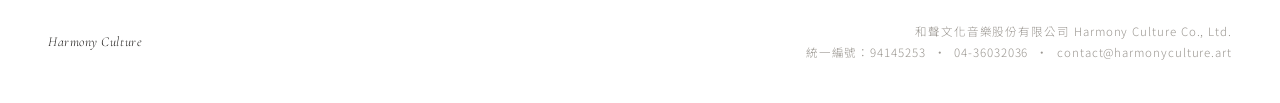
==== commit 464a756e: "Update CSS styles for founder section layout and adjust accent colors for improved aesthetics. Modif" ====
--- a/index.html
+++ b/index.html
@@ -5,7 +5,7 @@
   <meta name="viewport" content="width=device-width, initial-scale=1.0">
   <title>和聲文化 Harmony Culture — 文化、創意與社會連結的平台</title>
   <meta name="description" content="和聲文化是一個以文化合作為核心的平台，由南投回鄉創業者唐加和發起，長期投入音樂活動、藝術教育與地方文化計畫，推動文化與社會的連結。">
-  <meta name="keywords" content="和聲文化, Harmony Culture, 文化活動, 文化合作, 文化平台, 地方創生, 社區文化, 音樂活動, 唐加和, Thomas Tang, 南投, 回鄉青年, 偏鄉藝術教育, 環境永續, 天使投資人, 企業顧問">
+  <meta name="keywords" content="和聲文化, Harmony Culture, 文化活動, 文化合作, 文化平台, 地方創生, 社區文化, 音樂活動, 唐加和, Thomas Tang, 南投, 回鄉青年, 偏鄉藝術教育, 環境永續, 投資人, 企業顧問">
   <meta property="og:title" content="和聲文化 Harmony Culture">
   <meta property="og:description" content="文化、創意與社會連結的平台。長期投入音樂活動、藝術教育與地方文化計畫。">
   <meta property="og:url" content="https://www.harmonyculture.art">
@@ -70,13 +70,18 @@
     <section class="content-section">
       <p class="section-label">Founder</p>
       <div class="founder-block">
-        <div class="founder-name-block">
-          <span class="founder-name-zh">唐加和</span>
-          <span class="founder-name-en">Thomas Tang</span>
-          <span class="founder-role">Founder</span>
+        <div class="founder-left">
+          <div class="founder-photo-wrap">
+            <img src="assets/thomas-tang.png" alt="唐加和 Thomas Tang" class="founder-photo">
+          </div>
+          <div class="founder-name-block">
+            <span class="founder-name-zh">唐加和</span>
+            <span class="founder-name-en">Thomas Tang</span>
+            <span class="founder-role">Founder</span>
+          </div>
         </div>
         <div class="founder-bio">
-          <p>回鄉創業者，在南投長期投入文化活動、地方創生與藝術教育。以創業者、天使投資人，也作為文化倡議者的身份，致力於將企業資源引導至地方需求，在商業與社區之間擔任橋樑。</p>
+          <p>回鄉創業者，在南投長期投入文化活動、地方創生與藝術教育。以創業者、投資人，也作為文化倡議者的身份，致力於將企業資源引導至地方需求，在商業與社區之間擔任橋樑。</p>
           <p>和聲文化是他持續推動這些理念的平台之一。</p>
           <a href="about.html" class="cta-link">了解更多</a>
         </div>
--- a/style.css
+++ b/style.css
@@ -20,8 +20,8 @@
   --text-light: #9a9690;
   --text-body: #4a4744;
   --text-dark: #1e1c1a;
-  --accent: #8b7355;
-  --accent-light: #c4a882;
+  --accent: #b08a5e;
+  --accent-light: #c9a87a;
 
   --font-serif-en: 'Cormorant Garamond', 'Georgia', serif;
   --font-serif-zh: 'Noto Serif TC', 'Georgia', serif;
@@ -322,13 +322,36 @@
 /* ── Founder Block (index) ── */
 .founder-block {
   display: grid;
-  grid-template-columns: 1fr 2fr;
-  gap: 48px;
+  grid-template-columns: 220px 1fr;
+  gap: 56px;
   align-items: start;
 }
 
+.founder-left {
+  display: flex;
+  flex-direction: column;
+  gap: 20px;
+}
+
+.founder-photo-wrap {
+  width: 100%;
+  aspect-ratio: 1 / 1;
+  overflow: hidden;
+  border: 1px solid var(--light-gray);
+  box-shadow: 0 2px 16px rgba(176, 138, 94, 0.10);
+  background: var(--off-white);
+}
+
+.founder-photo {
+  width: 100%;
+  height: 100%;
+  object-fit: cover;
+  object-position: center top;
+  display: block;
+}
+
 .founder-name-block {
-  padding-top: 4px;
+  padding-top: 0;
 }
 
 .founder-name-zh {
@@ -658,7 +681,18 @@
 
   .founder-block {
     grid-template-columns: 1fr;
-    gap: 24px;
+    gap: 28px;
+  }
+
+  .founder-left {
+    flex-direction: row;
+    align-items: flex-start;
+    gap: 20px;
+  }
+
+  .founder-photo-wrap {
+    width: 100px;
+    flex-shrink: 0;
   }
 
   .collab-grid {
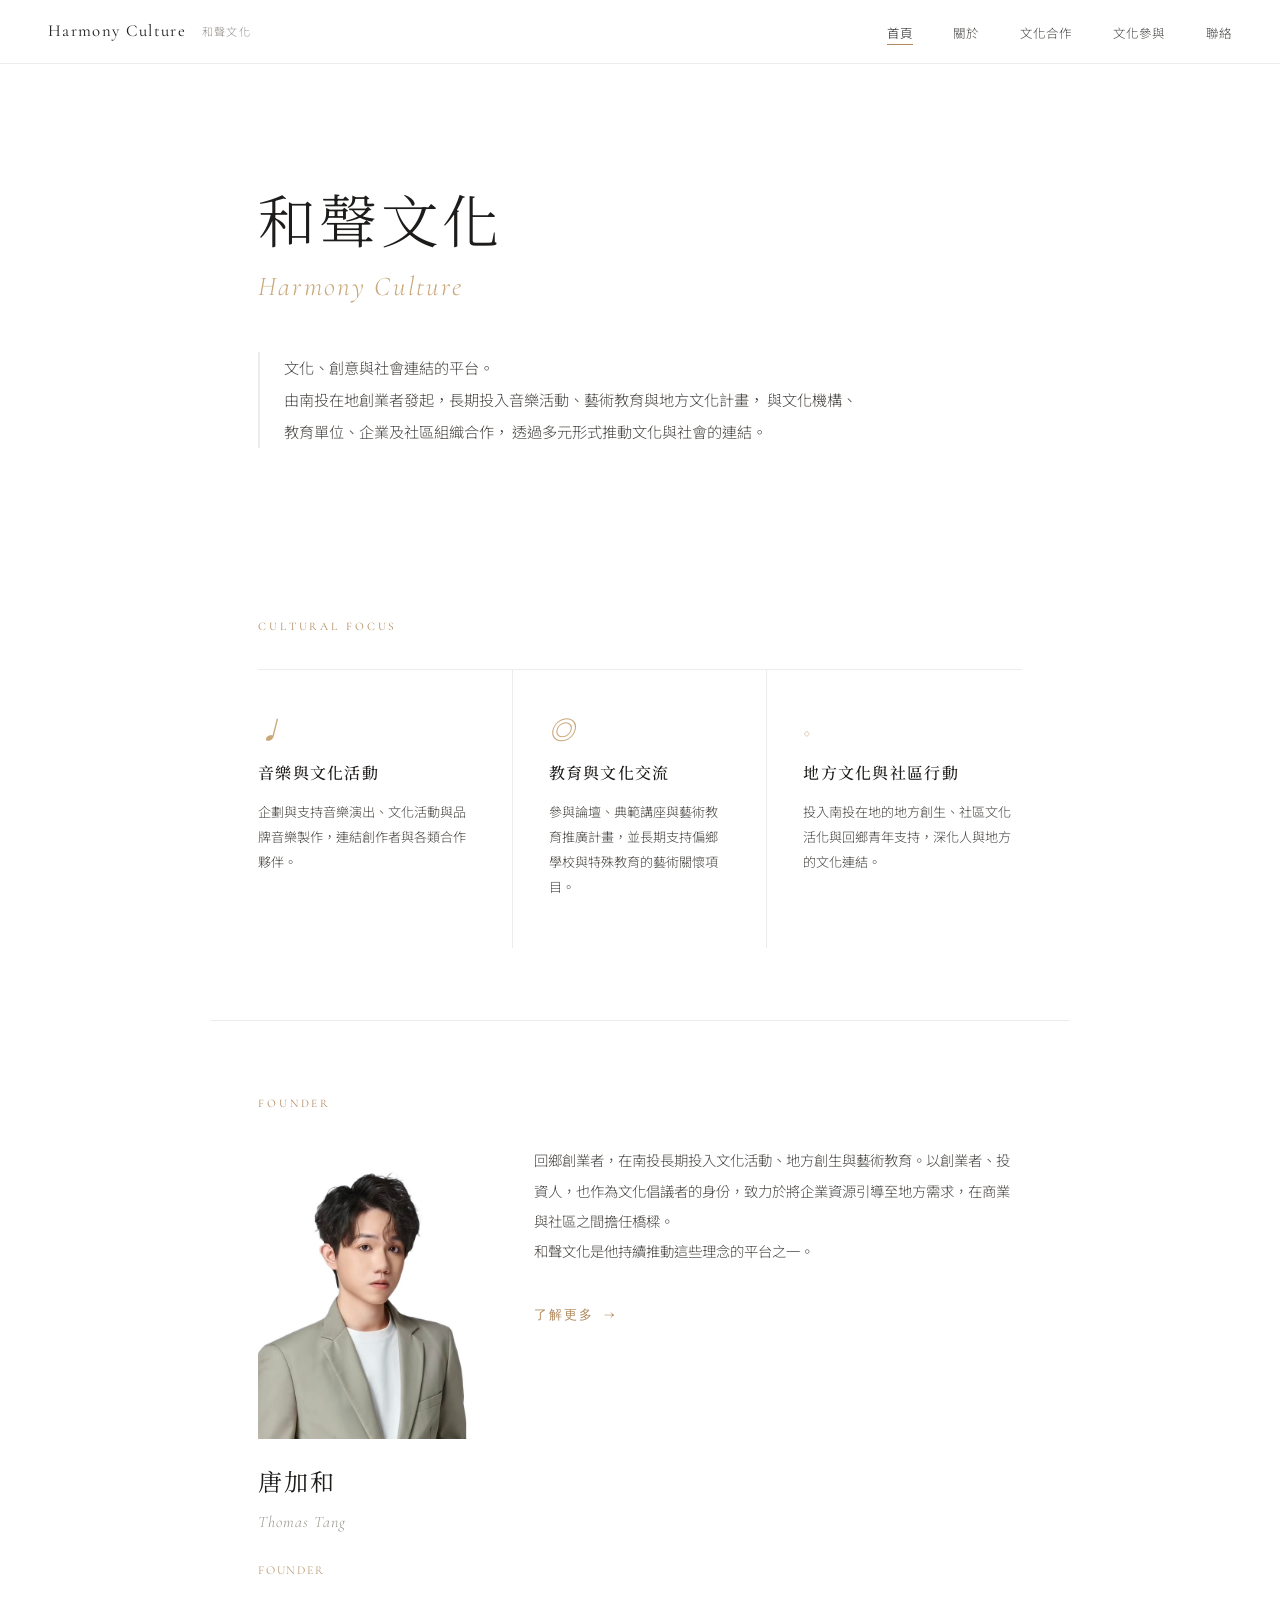
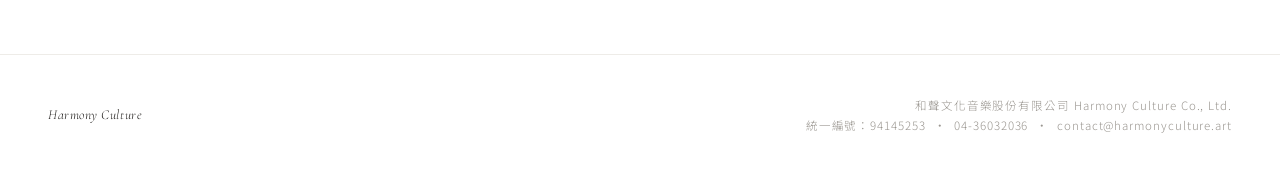
==== commit 5662854d: "Enhance metadata for SEO across all HTML files by adding Open Graph image properties. Update footer " ====
--- a/index.html
+++ b/index.html
@@ -10,6 +10,9 @@
   <meta property="og:description" content="文化、創意與社會連結的平台。長期投入音樂活動、藝術教育與地方文化計畫。">
   <meta property="og:url" content="https://www.harmonyculture.art">
   <meta property="og:type" content="website">
+  <meta property="og:image" content="https://www.harmonyculture.art/assets/og-image.png">
+  <meta property="og:image:width" content="1200">
+  <meta property="og:image:height" content="630">
   <link rel="canonical" href="https://www.harmonyculture.art/">
   <link rel="stylesheet" href="style.css">
 </head>
@@ -90,12 +93,11 @@
 
   </main>
 
-  <!-- Footer -->
   <footer>
     <div class="footer-left">Harmony Culture</div>
     <div class="footer-meta">
-      和聲文化音樂股份有限公司 Harmony Culture Co., Ltd.<br>
-      統一編號：94145253 &nbsp;·&nbsp; 04-36032036 &nbsp;·&nbsp;
+      <span class="footer-hide-mobile">和聲文化音樂股份有限公司 Harmony Culture Co., Ltd.<br>
+      統一編號：94145253 &nbsp;·&nbsp; 04-36032036 &nbsp;·&nbsp;</span>
       <a href="mailto:contact@harmonyculture.art">contact@harmonyculture.art</a>
     </div>
   </footer>
--- a/style.css
+++ b/style.css
@@ -335,11 +335,11 @@
 
 .founder-photo-wrap {
   width: 100%;
-  aspect-ratio: 1 / 1;
+  aspect-ratio: 3 / 4;
   overflow: hidden;
-  border: 1px solid var(--light-gray);
-  box-shadow: 0 2px 16px rgba(176, 138, 94, 0.10);
-  background: var(--off-white);
+  border: none;
+  box-shadow: none;
+  background: transparent;
 }
 
 .founder-photo {
@@ -685,13 +685,13 @@
   }
 
   .founder-left {
-    flex-direction: row;
+    flex-direction: column;
     align-items: flex-start;
-    gap: 20px;
+    gap: 16px;
   }
 
   .founder-photo-wrap {
-    width: 100px;
+    width: 160px;
     flex-shrink: 0;
   }
 
@@ -713,10 +713,15 @@
     padding: 32px 24px;
     flex-direction: column;
     align-items: flex-start;
-    gap: 16px;
+    gap: 12px;
   }
 
   .footer-meta {
     text-align: left;
-  }
-}
+    font-size: 0.68rem;
+  }
+
+  .footer-meta .footer-hide-mobile {
+    display: none;
+  }
+}
